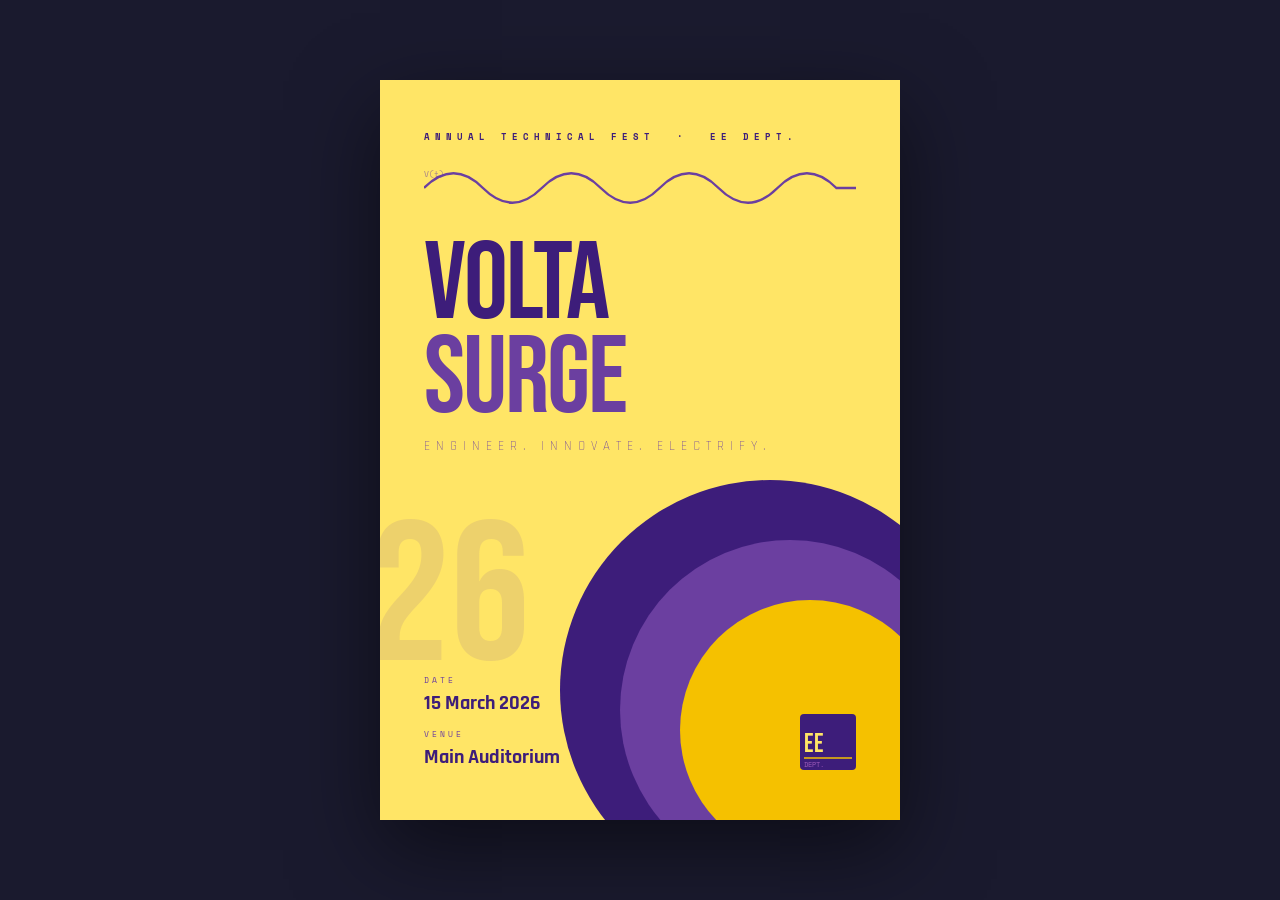
==== index.html @ 0357fa0d "renamed:    techfest_poster.html -> index.html" ====
<!DOCTYPE html>
<html lang="en">
<head>
<meta charset="UTF-8">
<meta name="viewport" content="width=device-width, initial-scale=1.0">
<title>TechFest Poster - Electrical Engineering</title>
<link href="https://fonts.googleapis.com/css2?family=Bebas+Neue&family=Space+Mono:ital,wght@0,400;0,700;1,400&family=Rajdhani:wght@300;600;700&display=swap" rel="stylesheet">
<style>
  * { margin: 0; padding: 0; box-sizing: border-box; }

  :root {
    --gold-light: #FFE566;
    --gold: #F5C100;
    --gold-dark: #E0A800;
    --purple-light: #9B59B6;
    --purple: #6B3FA0;
    --purple-dark: #3D1D7A;
    --white: #FFFDF0;
  }

  body {
    background: #1a1a2e;
    display: flex;
    justify-content: center;
    align-items: center;
    min-height: 100vh;
    padding: 40px 20px;
    font-family: 'Space Mono', monospace;
  }

  .poster-wrap {
    display: flex;
    gap: 40px;
    flex-wrap: wrap;
    justify-content: center;
  }

  /* ====== POSTER 2 ====== */
  .poster-2 {
    width: 520px;
    height: 740px;
    background: var(--gold-light);
    position: relative;
    overflow: hidden;
    display: flex;
    flex-direction: column;
    padding: 50px 44px;
    box-shadow: 0 30px 80px rgba(0,0,0,0.5);
  }

  .p2-bg-circle {
    position: absolute;
    bottom: -80px;
    right: -80px;
    width: 420px;
    height: 420px;
    border-radius: 50%;
    background: var(--purple-dark);
    z-index: 0;
  }

  .p2-bg-circle-2 {
    position: absolute;
    bottom: -60px;
    right: -60px;
    width: 340px;
    height: 340px;
    border-radius: 50%;
    background: var(--purple);
    z-index: 0;
  }

  .p2-bg-circle-3 {
    position: absolute;
    bottom: -40px;
    right: -40px;
    width: 260px;
    height: 260px;
    border-radius: 50%;
    background: var(--gold);
    z-index: 0;
  }

  .p2-content { position: relative; z-index: 2; height: 100%; display: flex; flex-direction: column; justify-content: space-between; }

  .p2-tag {
    font-size: 9px;
    letter-spacing: 5px;
    color: var(--purple-dark);
    text-transform: uppercase;
    font-weight: 700;
  }

  .p2-wave {
    width: 100%;
    margin: 20px 0;
  }

  .p2-title {
    font-family: 'Bebas Neue', sans-serif;
    font-size: 110px;
    line-height: 0.85;
    color: var(--purple-dark);
    letter-spacing: -2px;
  }

  .p2-title span {
    color: var(--purple);
    display: block;
  }

  .p2-year {
    font-family: 'Bebas Neue', sans-serif;
    font-size: 200px;
    color: rgba(107,63,160,0.12);
    line-height: 1;
    position: absolute;
    bottom: 120px;
    left: -10px;
    z-index: 1;
  }

  .p2-tagline {
    font-family: 'Rajdhani', sans-serif;
    font-weight: 300;
    font-size: 13px;
    letter-spacing: 6px;
    color: var(--purple);
    text-transform: uppercase;
    margin-top: 12px;
  }

  .p2-bottom {
    display: flex;
    justify-content: space-between;
    align-items: flex-end;
  }

  .p2-details .d-label {
    font-size: 8px;
    letter-spacing: 3px;
    color: var(--purple);
    text-transform: uppercase;
    margin-bottom: 4px;
  }

  .p2-details .d-val {
    font-family: 'Rajdhani', sans-serif;
    font-weight: 700;
    font-size: 20px;
    color: var(--purple-dark);
  }

  .p2-logo-mark {
    width: 56px;
    height: 56px;
  }

  /* Animations */
  @keyframes dash {
    to { stroke-dashoffset: 0; }
  }

  .circuit-path {
    stroke-dasharray: 600;
    stroke-dashoffset: 600;
    animation: dash 3s ease forwards;
  }

  .circuit-path-2 {
    stroke-dasharray: 400;
    stroke-dashoffset: 400;
    animation: dash 3s ease 0.5s forwards;
  }

  @keyframes glow-pulse {
    0%, 100% { opacity: 1; r: 4; }
    50% { opacity: 0.4; r: 6; }
  }

  .node { animation: glow-pulse 2s ease-in-out infinite; }
  .node-2 { animation: glow-pulse 2s ease-in-out 0.5s infinite; }
  .node-3 { animation: glow-pulse 2s ease-in-out 1s infinite; }

  @keyframes wave-draw {
    from { stroke-dashoffset: 1000; }
    to { stroke-dashoffset: 0; }
  }

  .wave-path {
    stroke-dasharray: 1000;
    stroke-dashoffset: 1000;
    animation: wave-draw 2.5s ease forwards 0.3s;
  }

  @keyframes fadeUp {
    from { opacity: 0; transform: translateY(20px); }
    to { opacity: 1; transform: translateY(0); }
  }

  .poster-1 .p1-top, .poster-1 .p1-bottom {
    animation: fadeUp 1s ease forwards;
  }

  .poster-2 .p2-content {
    animation: fadeUp 1s ease 0.2s forwards;
    opacity: 0;
  }

</style>
</head>
<body>
<div class="poster-wrap">
  <div class="poster-2">
    <div class="p2-bg-circle"></div>
    <div class="p2-bg-circle-2"></div>
    <div class="p2-bg-circle-3"></div>

    <div class="p2-year">26</div>

    <div class="p2-content">
      <div>
        <div class="p2-tag">Annual Technical Fest &nbsp;·&nbsp; EE Dept.</div>

        <!-- Sine Wave -->
        <div class="p2-wave">
          <svg width="100%" height="50" viewBox="0 0 440 50">
            <path class="wave-path"
              d="M0 25 C20 5, 40 5, 60 25 C80 45, 100 45, 120 25 C140 5, 160 5, 180 25 C200 45, 220 45, 240 25 C260 5, 280 5, 300 25 C320 45, 340 45, 360 25 C380 5, 400 5, 420 25 L440 25"
              stroke="#6B3FA0" stroke-width="2.5" fill="none"/>
            <text x="0" y="14" fill="#6B3FA0" font-size="8" font-family="Space Mono" opacity="0.6">V(t)</text>
          </svg>
        </div>

        <div class="p2-title">VOLTA<span>SURGE</span></div>
        <div class="p2-tagline">Engineer. Innovate. Electrify.</div>
      </div>

      <div class="p2-bottom">
        <div>
          <div class="p2-details">
            <div class="d-label">Date</div>
            <div class="d-val">15 March 2026</div>
          </div>
          <div style="margin-top:12px">
            <div class="p2-details">
              <div class="d-label">Venue</div>
              <div class="d-val">Main Auditorium</div>
            </div>
          </div>
        </div>

        <!-- EE Logo mark -->
        <svg class="p2-logo-mark" viewBox="0 0 56 56" fill="none">
          <rect width="56" height="56" rx="4" fill="#3D1D7A"/>
          <text x="4" y="38" fill="#FFE566" font-size="26" font-family="Bebas Neue, sans-serif" letter-spacing="1">EE</text>
          <line x1="4" y1="44" x2="52" y2="44" stroke="#F5C100" stroke-width="1.5"/>
          <text x="4" y="53" fill="#9B59B6" font-size="7" font-family="Space Mono">DEPT.</text>
        </svg>
      </div>
    </div>
  </div>

</div>
</body>
</html>
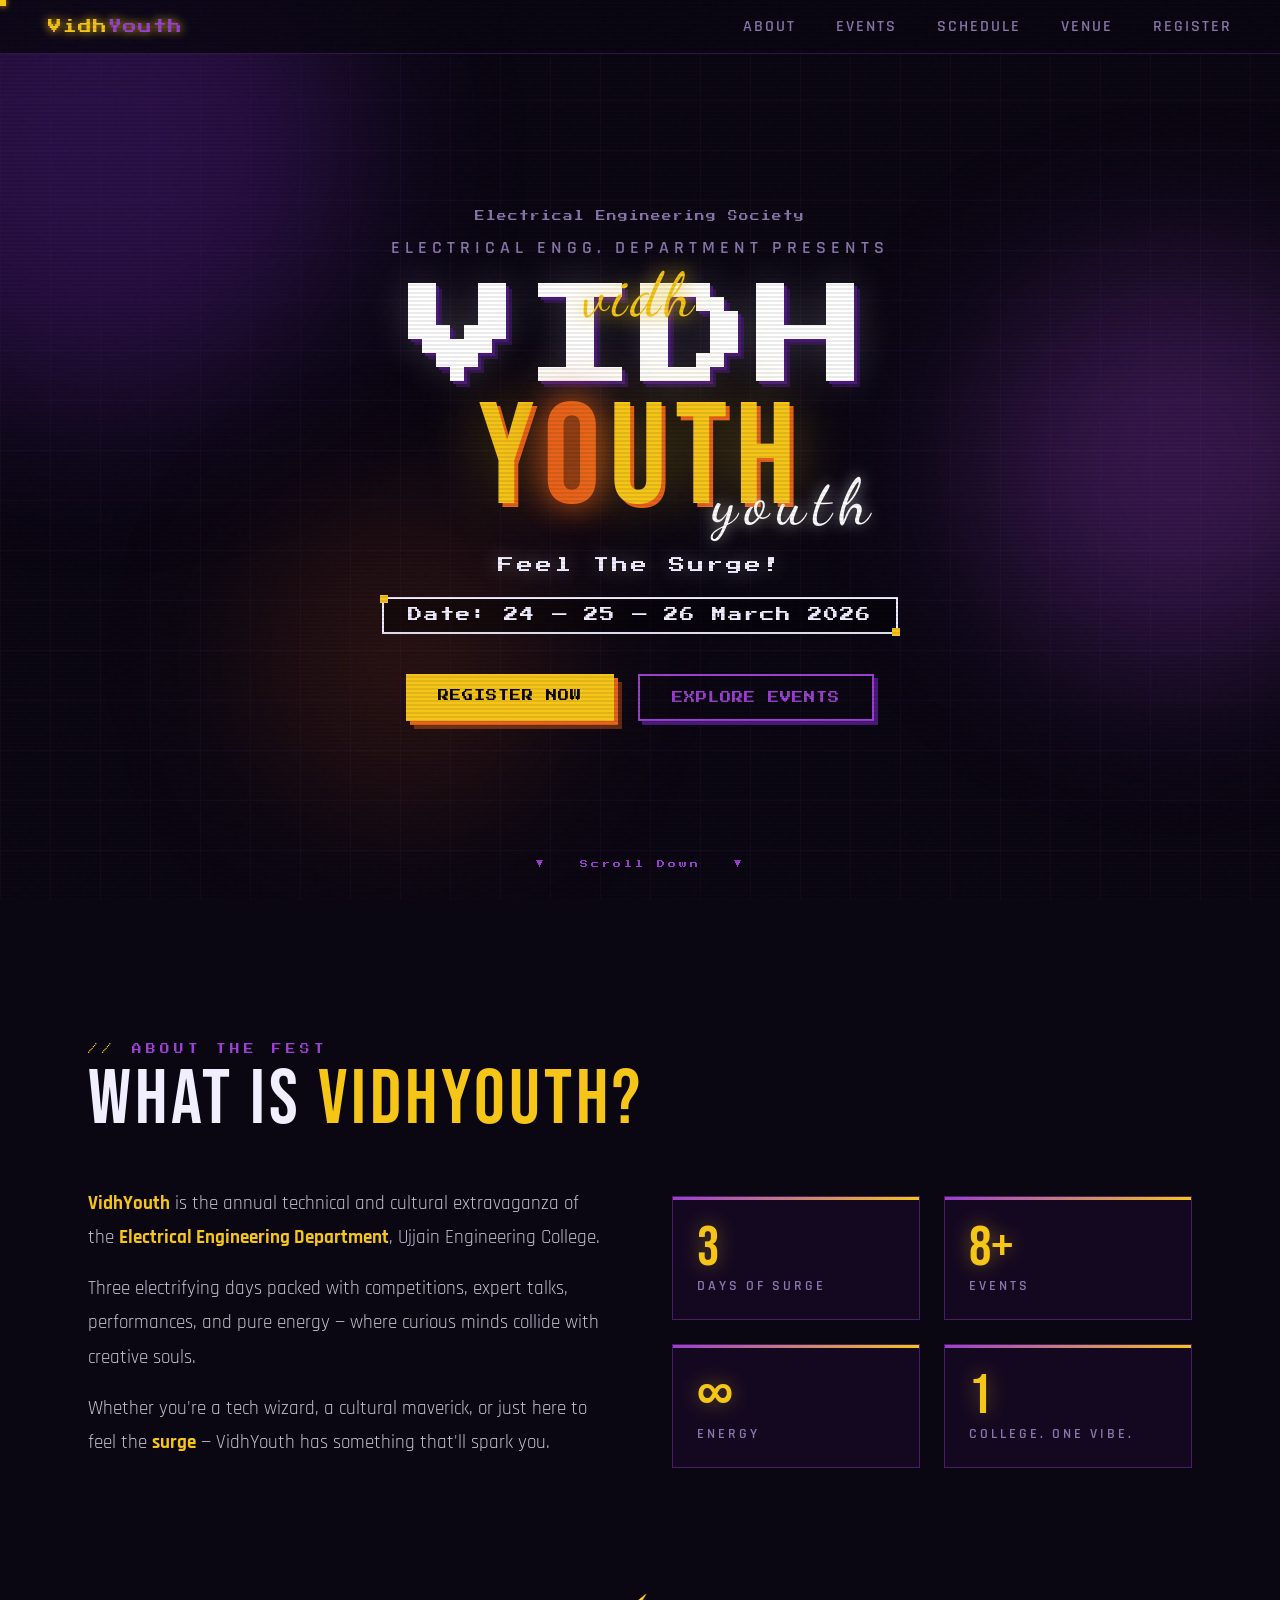
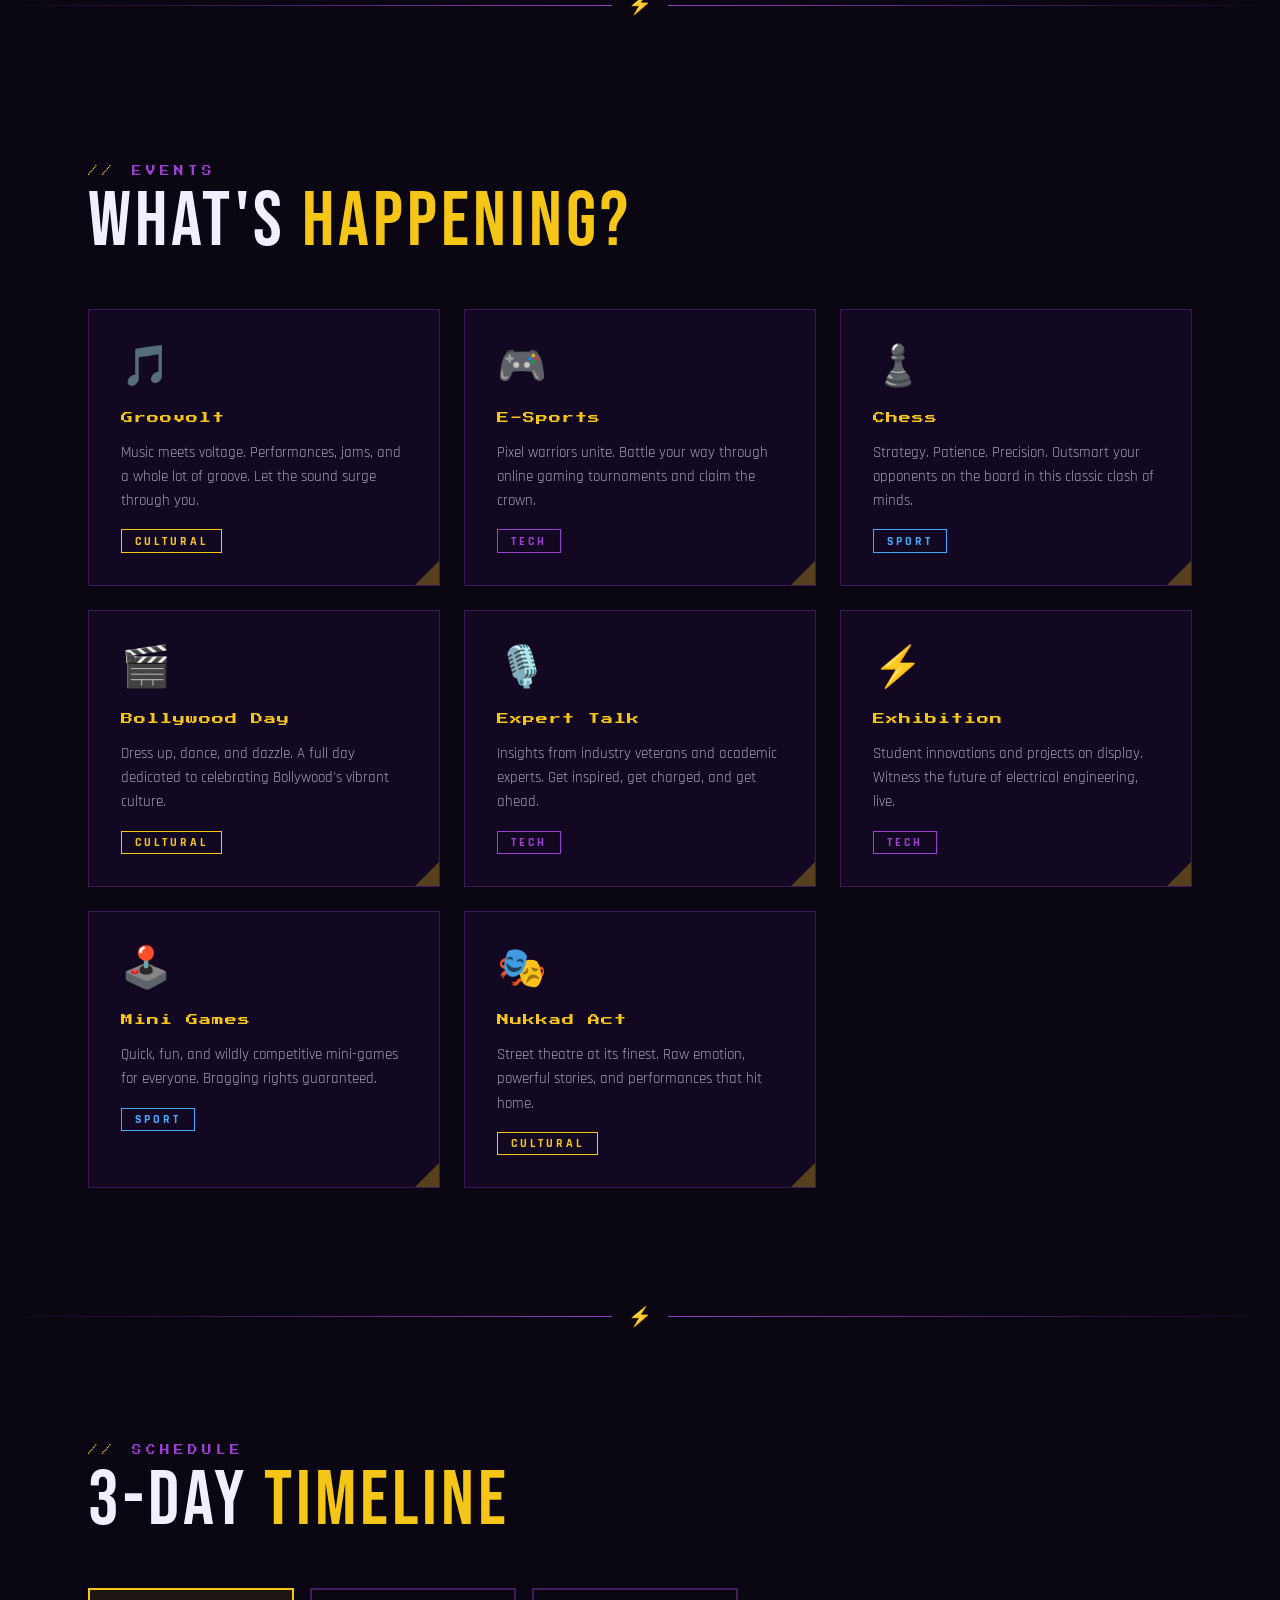
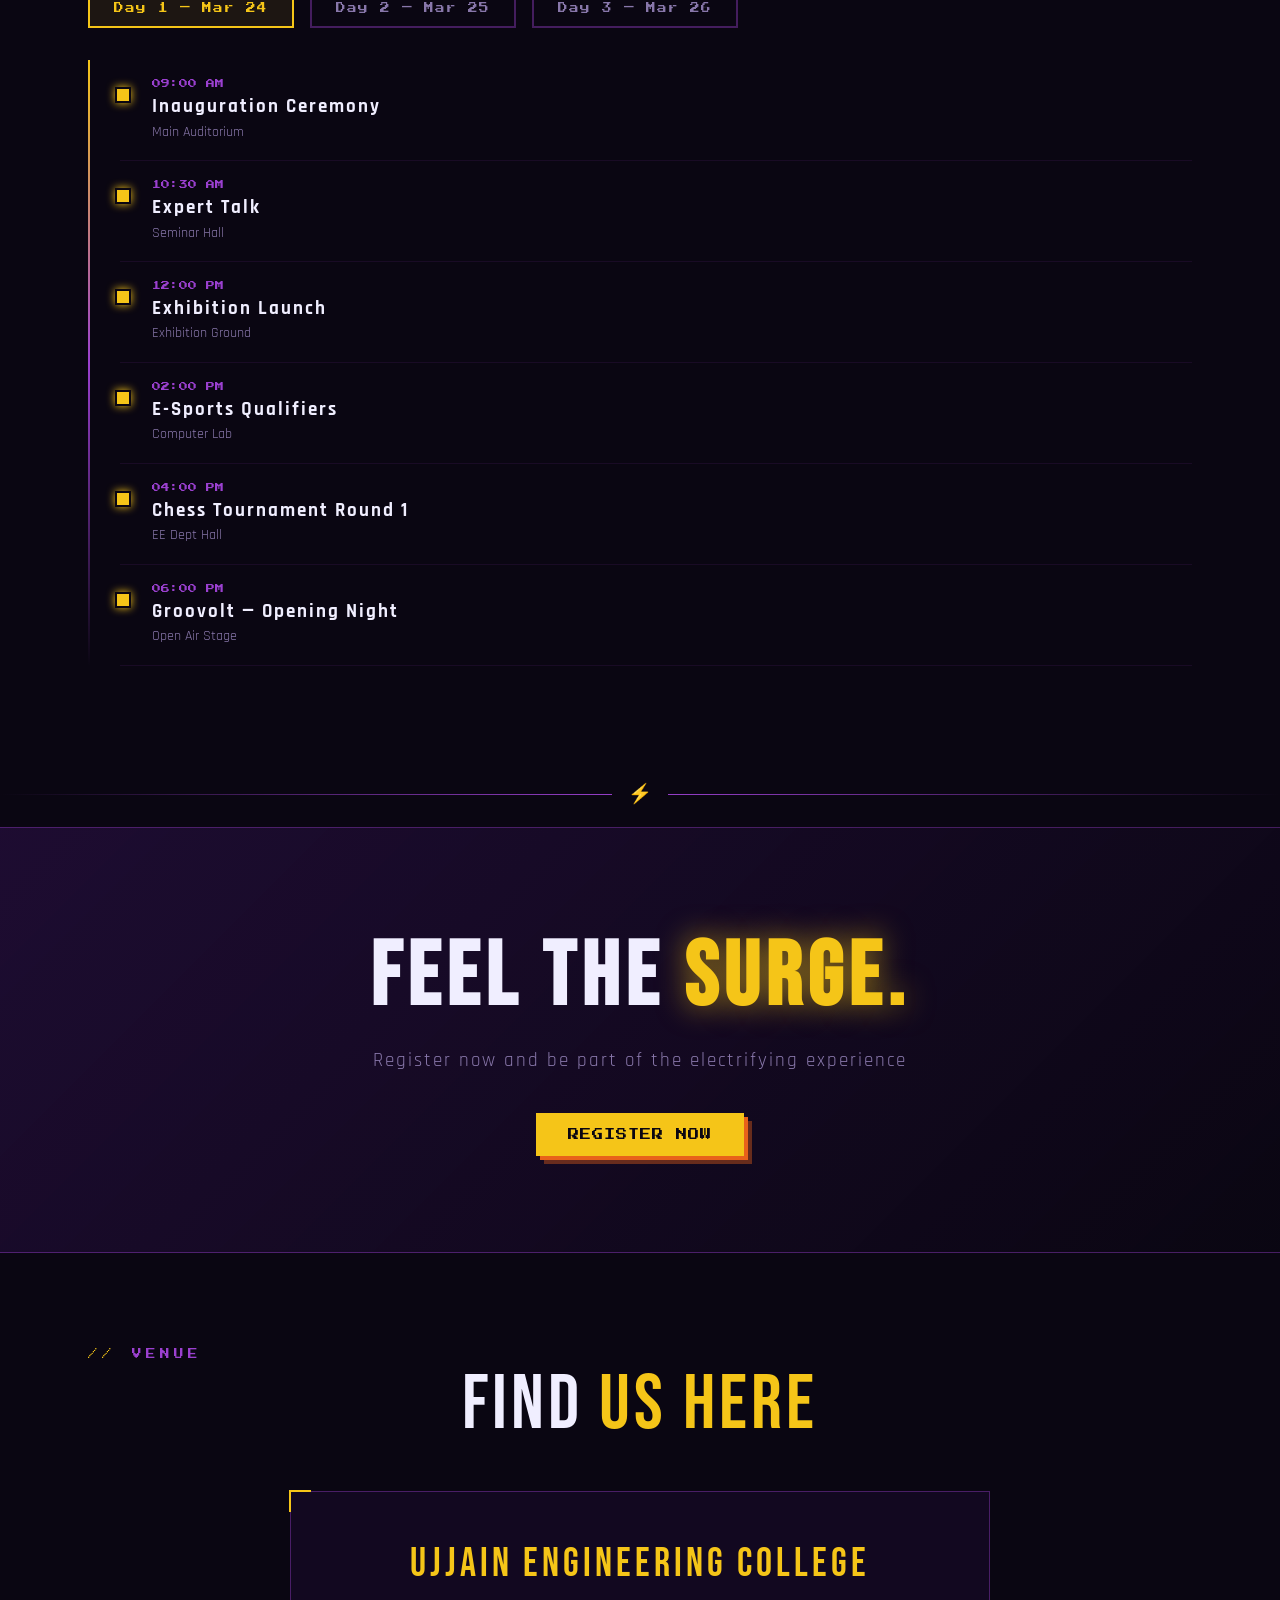
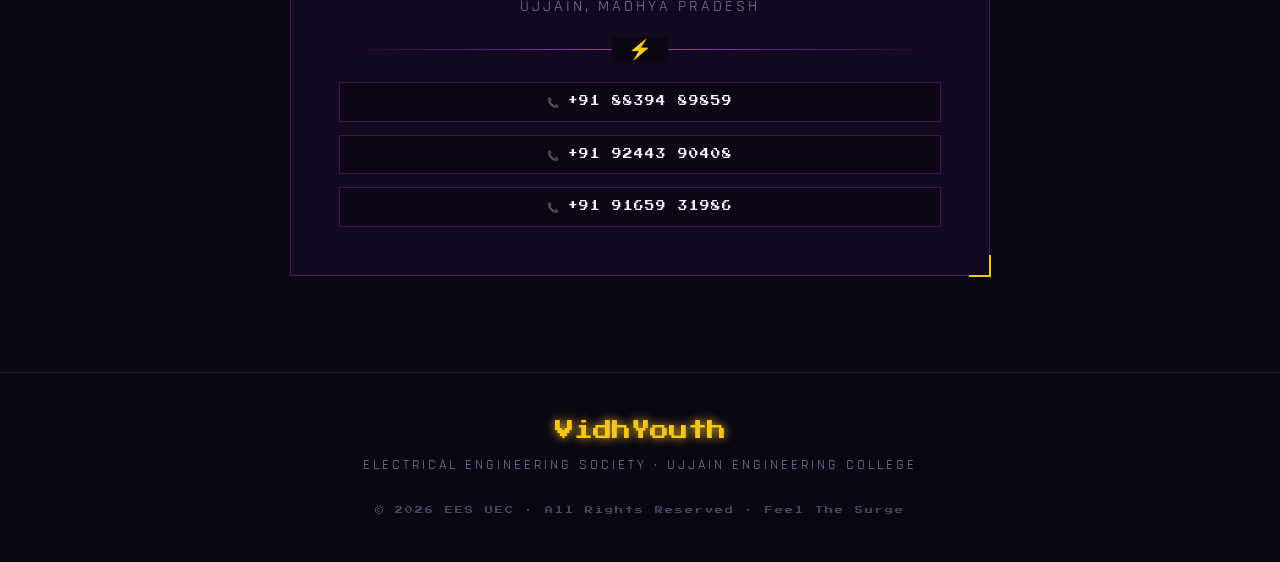
==== commit 7cec6f80: "alpha" ====
--- a/index.html
+++ b/index.html
@@ -3,264 +3,313 @@
 <head>
 <meta charset="UTF-8">
 <meta name="viewport" content="width=device-width, initial-scale=1.0">
-<title>TechFest Poster - Electrical Engineering</title>
-<link href="https://fonts.googleapis.com/css2?family=Bebas+Neue&family=Space+Mono:ital,wght@0,400;0,700;1,400&family=Rajdhani:wght@300;600;700&display=swap" rel="stylesheet">
-<style>
-  * { margin: 0; padding: 0; box-sizing: border-box; }
-
-  :root {
-    --gold-light: #FFE566;
-    --gold: #F5C100;
-    --gold-dark: #E0A800;
-    --purple-light: #9B59B6;
-    --purple: #6B3FA0;
-    --purple-dark: #3D1D7A;
-    --white: #FFFDF0;
-  }
-
-  body {
-    background: #1a1a2e;
-    display: flex;
-    justify-content: center;
-    align-items: center;
-    min-height: 100vh;
-    padding: 40px 20px;
-    font-family: 'Space Mono', monospace;
-  }
-
-  .poster-wrap {
-    display: flex;
-    gap: 40px;
-    flex-wrap: wrap;
-    justify-content: center;
-  }
-
-  /* ====== POSTER 2 ====== */
-  .poster-2 {
-    width: 520px;
-    height: 740px;
-    background: var(--gold-light);
-    position: relative;
-    overflow: hidden;
-    display: flex;
-    flex-direction: column;
-    padding: 50px 44px;
-    box-shadow: 0 30px 80px rgba(0,0,0,0.5);
-  }
-
-  .p2-bg-circle {
-    position: absolute;
-    bottom: -80px;
-    right: -80px;
-    width: 420px;
-    height: 420px;
-    border-radius: 50%;
-    background: var(--purple-dark);
-    z-index: 0;
-  }
-
-  .p2-bg-circle-2 {
-    position: absolute;
-    bottom: -60px;
-    right: -60px;
-    width: 340px;
-    height: 340px;
-    border-radius: 50%;
-    background: var(--purple);
-    z-index: 0;
-  }
-
-  .p2-bg-circle-3 {
-    position: absolute;
-    bottom: -40px;
-    right: -40px;
-    width: 260px;
-    height: 260px;
-    border-radius: 50%;
-    background: var(--gold);
-    z-index: 0;
-  }
-
-  .p2-content { position: relative; z-index: 2; height: 100%; display: flex; flex-direction: column; justify-content: space-between; }
-
-  .p2-tag {
-    font-size: 9px;
-    letter-spacing: 5px;
-    color: var(--purple-dark);
-    text-transform: uppercase;
-    font-weight: 700;
-  }
-
-  .p2-wave {
-    width: 100%;
-    margin: 20px 0;
-  }
-
-  .p2-title {
-    font-family: 'Bebas Neue', sans-serif;
-    font-size: 110px;
-    line-height: 0.85;
-    color: var(--purple-dark);
-    letter-spacing: -2px;
-  }
-
-  .p2-title span {
-    color: var(--purple);
-    display: block;
-  }
-
-  .p2-year {
-    font-family: 'Bebas Neue', sans-serif;
-    font-size: 200px;
-    color: rgba(107,63,160,0.12);
-    line-height: 1;
-    position: absolute;
-    bottom: 120px;
-    left: -10px;
-    z-index: 1;
-  }
-
-  .p2-tagline {
-    font-family: 'Rajdhani', sans-serif;
-    font-weight: 300;
-    font-size: 13px;
-    letter-spacing: 6px;
-    color: var(--purple);
-    text-transform: uppercase;
-    margin-top: 12px;
-  }
-
-  .p2-bottom {
-    display: flex;
-    justify-content: space-between;
-    align-items: flex-end;
-  }
-
-  .p2-details .d-label {
-    font-size: 8px;
-    letter-spacing: 3px;
-    color: var(--purple);
-    text-transform: uppercase;
-    margin-bottom: 4px;
-  }
-
-  .p2-details .d-val {
-    font-family: 'Rajdhani', sans-serif;
-    font-weight: 700;
-    font-size: 20px;
-    color: var(--purple-dark);
-  }
-
-  .p2-logo-mark {
-    width: 56px;
-    height: 56px;
-  }
-
-  /* Animations */
-  @keyframes dash {
-    to { stroke-dashoffset: 0; }
-  }
-
-  .circuit-path {
-    stroke-dasharray: 600;
-    stroke-dashoffset: 600;
-    animation: dash 3s ease forwards;
-  }
-
-  .circuit-path-2 {
-    stroke-dasharray: 400;
-    stroke-dashoffset: 400;
-    animation: dash 3s ease 0.5s forwards;
-  }
-
-  @keyframes glow-pulse {
-    0%, 100% { opacity: 1; r: 4; }
-    50% { opacity: 0.4; r: 6; }
-  }
-
-  .node { animation: glow-pulse 2s ease-in-out infinite; }
-  .node-2 { animation: glow-pulse 2s ease-in-out 0.5s infinite; }
-  .node-3 { animation: glow-pulse 2s ease-in-out 1s infinite; }
-
-  @keyframes wave-draw {
-    from { stroke-dashoffset: 1000; }
-    to { stroke-dashoffset: 0; }
-  }
-
-  .wave-path {
-    stroke-dasharray: 1000;
-    stroke-dashoffset: 1000;
-    animation: wave-draw 2.5s ease forwards 0.3s;
-  }
-
-  @keyframes fadeUp {
-    from { opacity: 0; transform: translateY(20px); }
-    to { opacity: 1; transform: translateY(0); }
-  }
-
-  .poster-1 .p1-top, .poster-1 .p1-bottom {
-    animation: fadeUp 1s ease forwards;
-  }
-
-  .poster-2 .p2-content {
-    animation: fadeUp 1s ease 0.2s forwards;
-    opacity: 0;
-  }
-
-</style>
+<title>VidhYouth 2026 — Feel The Surge!</title>
+<link href="https://fonts.googleapis.com/css2?family=Press+Start+2P&family=Rajdhani:wght@400;600;700&family=Bebas+Neue&family=Dancing+Script:wght@700&display=swap" rel="stylesheet">
+<link rel="stylesheet" href="style.css">
 </head>
 <body>
-<div class="poster-wrap">
-  <div class="poster-2">
-    <div class="p2-bg-circle"></div>
-    <div class="p2-bg-circle-2"></div>
-    <div class="p2-bg-circle-3"></div>
-
-    <div class="p2-year">26</div>
-
-    <div class="p2-content">
-      <div>
-        <div class="p2-tag">Annual Technical Fest &nbsp;·&nbsp; EE Dept.</div>
-
-        <!-- Sine Wave -->
-        <div class="p2-wave">
-          <svg width="100%" height="50" viewBox="0 0 440 50">
-            <path class="wave-path"
-              d="M0 25 C20 5, 40 5, 60 25 C80 45, 100 45, 120 25 C140 5, 160 5, 180 25 C200 45, 220 45, 240 25 C260 5, 280 5, 300 25 C320 45, 340 45, 360 25 C380 5, 400 5, 420 25 L440 25"
-              stroke="#6B3FA0" stroke-width="2.5" fill="none"/>
-            <text x="0" y="14" fill="#6B3FA0" font-size="8" font-family="Space Mono" opacity="0.6">V(t)</text>
-          </svg>
+
+<!-- Cursor dot -->
+<div class="cursor-dot" id="cursorDot"></div>
+
+<!-- NAV -->
+<nav>
+  <div class="nav-logo">Vidh<span>Youth</span></div>
+  <ul>
+    <li><a href="#about">About</a></li>
+    <li><a href="#events">Events</a></li>
+    <li><a href="#schedule">Schedule</a></li>
+    <li><a href="#venue">Venue</a></li>
+    <li><a href="#register">Register</a></li>
+  </ul>
+</nav>
+
+<!-- HERO -->
+<div id="hero">
+  <div class="grid-bg"></div>
+  <div class="orb orb1"></div>
+  <div class="orb orb2"></div>
+  <div class="orb orb3"></div>
+
+  <div class="lightning-bg">
+    <div class="bolt">
+      <svg width="40" height="80" viewBox="0 0 40 80" fill="none">
+        <polygon points="22,0 8,45 20,45 18,80 32,35 19,35" fill="#ffd700"/>
+      </svg>
+    </div>
+    <div class="bolt">
+      <svg width="30" height="60" viewBox="0 0 30 60" fill="none">
+        <polygon points="16,0 6,34 15,34 14,60 24,26 14,26" fill="#ffd700"/>
+      </svg>
+    </div>
+    <div class="bolt">
+      <svg width="25" height="50" viewBox="0 0 25 50" fill="none">
+        <polygon points="13,0 5,28 12,28 11,50 20,22 12,22" fill="#ffd700"/>
+      </svg>
+    </div>
+  </div>
+
+  <div class="ees-badge">Electrical Engineering Society</div>
+  <div class="dept-tag">Electrical Engg. Department Presents</div>
+
+  <div class="hero-title">
+    <span class="title-vidh">
+      <span class="script-overlay">vidh</span>
+      VIDH
+    </span>
+    <span class="title-youth">
+      Y<span class="glow-o">O</span>UTH
+      <span class="script-under">youth</span>
+    </span>
+  </div>
+
+  <div class="tagline">Feel The Surge!</div>
+
+  <div class="date-box">Date: 24 — 25 — 26 March 2026</div>
+
+  <div class="cta-group">
+    <a href="#register" class="btn btn-primary">Register Now</a>
+    <a href="#events" class="btn btn-secondary">Explore Events</a>
+  </div>
+
+  <div class="scroll-hint">▼ &nbsp; Scroll Down &nbsp; ▼</div>
+</div>
+
+<!-- ABOUT -->
+<div class="section-wrap" id="about">
+  <section>
+    <div class="section-label">About The Fest</div>
+    <div class="section-title">What Is <span>VidhYouth?</span></div>
+    <div class="about-grid reveal">
+      <div class="about-text">
+        <p>
+          <strong>VidhYouth</strong> is the annual technical and cultural extravaganza of the <strong>Electrical Engineering Department</strong>, Ujjain Engineering College.
+        </p>
+        <p>
+          Three electrifying days packed with competitions, expert talks, performances, and pure energy — where curious minds collide with creative souls.
+        </p>
+        <p>
+          Whether you're a tech wizard, a cultural maverick, or just here to feel the <strong>surge</strong> — VidhYouth has something that'll spark you.
+        </p>
+      </div>
+      <div class="stats-grid">
+        <div class="stat-box">
+          <div class="stat-num">3</div>
+          <div class="stat-label">Days of Surge</div>
         </div>
-
-        <div class="p2-title">VOLTA<span>SURGE</span></div>
-        <div class="p2-tagline">Engineer. Innovate. Electrify.</div>
-      </div>
-
-      <div class="p2-bottom">
-        <div>
-          <div class="p2-details">
-            <div class="d-label">Date</div>
-            <div class="d-val">15 March 2026</div>
-          </div>
-          <div style="margin-top:12px">
-            <div class="p2-details">
-              <div class="d-label">Venue</div>
-              <div class="d-val">Main Auditorium</div>
-            </div>
-          </div>
+        <div class="stat-box">
+          <div class="stat-num">8+</div>
+          <div class="stat-label">Events</div>
         </div>
-
-        <!-- EE Logo mark -->
-        <svg class="p2-logo-mark" viewBox="0 0 56 56" fill="none">
-          <rect width="56" height="56" rx="4" fill="#3D1D7A"/>
-          <text x="4" y="38" fill="#FFE566" font-size="26" font-family="Bebas Neue, sans-serif" letter-spacing="1">EE</text>
-          <line x1="4" y1="44" x2="52" y2="44" stroke="#F5C100" stroke-width="1.5"/>
-          <text x="4" y="53" fill="#9B59B6" font-size="7" font-family="Space Mono">DEPT.</text>
-        </svg>
-      </div>
-    </div>
+        <div class="stat-box">
+          <div class="stat-num">∞</div>
+          <div class="stat-label">Energy</div>
+        </div>
+        <div class="stat-box">
+          <div class="stat-num">1</div>
+          <div class="stat-label">College. One Vibe.</div>
+        </div>
+      </div>
+    </div>
+  </section>
+  <div class="divider"></div>
+</div>
+
+<!-- EVENTS -->
+<div class="section-wrap" id="events">
+  <section>
+    <div class="section-label">Events</div>
+    <div class="section-title">What's <span>Happening?</span></div>
+    <div class="events-grid">
+
+      <div class="event-card reveal">
+        <span class="event-icon">🎵</span>
+        <div class="event-name">Groovolt</div>
+        <div class="event-desc">Music meets voltage. Performances, jams, and a whole lot of groove. Let the sound surge through you.</div>
+        <span class="event-tag tag-culture">Cultural</span>
+      </div>
+
+      <div class="event-card reveal">
+        <span class="event-icon">🎮</span>
+        <div class="event-name">E-Sports</div>
+        <div class="event-desc">Pixel warriors unite. Battle your way through online gaming tournaments and claim the crown.</div>
+        <span class="event-tag tag-tech">Tech</span>
+      </div>
+
+      <div class="event-card reveal">
+        <span class="event-icon">♟️</span>
+        <div class="event-name">Chess</div>
+        <div class="event-desc">Strategy. Patience. Precision. Outsmart your opponents on the board in this classic clash of minds.</div>
+        <span class="event-tag tag-sport">Sport</span>
+      </div>
+
+      <div class="event-card reveal">
+        <span class="event-icon">🎬</span>
+        <div class="event-name">Bollywood Day</div>
+        <div class="event-desc">Dress up, dance, and dazzle. A full day dedicated to celebrating Bollywood's vibrant culture.</div>
+        <span class="event-tag tag-culture">Cultural</span>
+      </div>
+
+      <div class="event-card reveal">
+        <span class="event-icon">🎙️</span>
+        <div class="event-name">Expert Talk</div>
+        <div class="event-desc">Insights from industry veterans and academic experts. Get inspired, get charged, and get ahead.</div>
+        <span class="event-tag tag-tech">Tech</span>
+      </div>
+
+      <div class="event-card reveal">
+        <span class="event-icon">⚡</span>
+        <div class="event-name">Exhibition</div>
+        <div class="event-desc">Student innovations and projects on display. Witness the future of electrical engineering, live.</div>
+        <span class="event-tag tag-tech">Tech</span>
+      </div>
+
+      <div class="event-card reveal">
+        <span class="event-icon">🕹️</span>
+        <div class="event-name">Mini Games</div>
+        <div class="event-desc">Quick, fun, and wildly competitive mini-games for everyone. Bragging rights guaranteed.</div>
+        <span class="event-tag tag-sport">Sport</span>
+      </div>
+
+      <div class="event-card reveal">
+        <span class="event-icon">🎭</span>
+        <div class="event-name">Nukkad Act</div>
+        <div class="event-desc">Street theatre at its finest. Raw emotion, powerful stories, and performances that hit home.</div>
+        <span class="event-tag tag-culture">Cultural</span>
+      </div>
+
+    </div>
+  </section>
+  <div class="divider"></div>
+</div>
+
+<!-- SCHEDULE -->
+<div class="section-wrap" id="schedule">
+  <section>
+    <div class="section-label">Schedule</div>
+    <div class="section-title">3-Day <span>Timeline</span></div>
+
+    <div class="schedule-days">
+      <button class="day-tab active" onclick="showDay(0)">Day 1 — Mar 24</button>
+      <button class="day-tab" onclick="showDay(1)">Day 2 — Mar 25</button>
+      <button class="day-tab" onclick="showDay(2)">Day 3 — Mar 26</button>
+    </div>
+
+    <div class="schedule-content active" id="day0">
+      <div class="timeline">
+        <div class="tl-item reveal"><div class="tl-time">09:00 AM</div><div class="tl-name">Inauguration Ceremony</div><div class="tl-loc">Main Auditorium</div></div>
+        <div class="tl-item reveal"><div class="tl-time">10:30 AM</div><div class="tl-name">Expert Talk</div><div class="tl-loc">Seminar Hall</div></div>
+        <div class="tl-item reveal"><div class="tl-time">12:00 PM</div><div class="tl-name">Exhibition Launch</div><div class="tl-loc">Exhibition Ground</div></div>
+        <div class="tl-item reveal"><div class="tl-time">02:00 PM</div><div class="tl-name">E-Sports Qualifiers</div><div class="tl-loc">Computer Lab</div></div>
+        <div class="tl-item reveal"><div class="tl-time">04:00 PM</div><div class="tl-name">Chess Tournament Round 1</div><div class="tl-loc">EE Dept Hall</div></div>
+        <div class="tl-item reveal"><div class="tl-time">06:00 PM</div><div class="tl-name">Groovolt — Opening Night</div><div class="tl-loc">Open Air Stage</div></div>
+      </div>
+    </div>
+
+    <div class="schedule-content" id="day1">
+      <div class="timeline">
+        <div class="tl-item reveal"><div class="tl-time">10:00 AM</div><div class="tl-name">Bollywood Day Begins</div><div class="tl-loc">Campus-wide</div></div>
+        <div class="tl-item reveal"><div class="tl-time">11:00 AM</div><div class="tl-name">Mini Games Marathon</div><div class="tl-loc">Sports Ground</div></div>
+        <div class="tl-item reveal"><div class="tl-time">01:00 PM</div><div class="tl-name">E-Sports Finals</div><div class="tl-loc">Computer Lab</div></div>
+        <div class="tl-item reveal"><div class="tl-time">03:00 PM</div><div class="tl-name">Chess Semi-Finals</div><div class="tl-loc">EE Dept Hall</div></div>
+        <div class="tl-item reveal"><div class="tl-time">05:00 PM</div><div class="tl-name">Nukkad Act Performances</div><div class="tl-loc">Central Square</div></div>
+        <div class="tl-item reveal"><div class="tl-time">07:00 PM</div><div class="tl-name">Bollywood Night</div><div class="tl-loc">Open Air Stage</div></div>
+      </div>
+    </div>
+
+    <div class="schedule-content" id="day2">
+      <div class="timeline">
+        <div class="tl-item reveal"><div class="tl-time">10:00 AM</div><div class="tl-name">Chess Grand Finale</div><div class="tl-loc">EE Dept Hall</div></div>
+        <div class="tl-item reveal"><div class="tl-time">11:00 AM</div><div class="tl-name">Exhibition Finale & Judging</div><div class="tl-loc">Exhibition Ground</div></div>
+        <div class="tl-item reveal"><div class="tl-time">01:00 PM</div><div class="tl-name">Mini Games Finals</div><div class="tl-loc">Sports Ground</div></div>
+        <div class="tl-item reveal"><div class="tl-time">03:30 PM</div><div class="tl-name">Prize Distribution</div><div class="tl-loc">Main Auditorium</div></div>
+        <div class="tl-item reveal"><div class="tl-time">05:00 PM</div><div class="tl-name">Groovolt — Closing Night</div><div class="tl-loc">Open Air Stage</div></div>
+        <div class="tl-item reveal"><div class="tl-time">07:30 PM</div><div class="tl-name">Valedictory Ceremony</div><div class="tl-loc">Main Auditorium</div></div>
+      </div>
+    </div>
+  </section>
+  <div class="divider"></div>
+</div>
+
+<!-- REGISTER -->
+<div class="register-section" id="register">
+  <h2>Feel The <span>Surge.</span></h2>
+  <p>Register now and be part of the electrifying experience</p>
+  <div class="cta-group" style="justify-content:center;opacity:1;animation:none;">
+    <a href="mailto:ees@uec.ac.in" class="btn btn-primary">Register Now</a>
   </div>
-
-</div>
+</div>
+
+<!-- VENUE -->
+<div class="section-wrap" id="venue">
+  <section>
+    <div class="section-label">Venue</div>
+    <div class="section-title">Find <span>Us Here</span></div>
+    <div class="venue-box reveal">
+      <div class="venue-name">Ujjain Engineering College</div>
+      <div class="venue-sub">Ujjain, Madhya Pradesh</div>
+      <div class="divider"></div>
+      <div class="contact-grid">
+        <div class="contact-item"><span>📞</span>+91 88394 89859</div>
+        <div class="contact-item"><span>📞</span>+91 92443 90408</div>
+        <div class="contact-item"><span>📞</span>+91 91659 31986</div>
+      </div>
+    </div>
+  </section>
+</div>
+
+<!-- FOOTER -->
+<footer>
+  <div class="footer-logo">VidhYouth</div>
+  <div class="footer-sub">Electrical Engineering Society · Ujjain Engineering College</div>
+  <div class="footer-copy">© 2026 EES UEC · All Rights Reserved · Feel The Surge</div>
+</footer>
+
+<script>
+  // Cursor dot
+  const dot = document.getElementById('cursorDot');
+  document.addEventListener('mousemove', e => {
+    dot.style.left = (e.clientX - 3) + 'px';
+    dot.style.top = (e.clientY - 3) + 'px';
+  });
+
+  // Day tabs
+  function showDay(idx) {
+    document.querySelectorAll('.schedule-content').forEach((el, i) => {
+      el.classList.toggle('active', i === idx);
+    });
+    document.querySelectorAll('.day-tab').forEach((el, i) => {
+      el.classList.toggle('active', i === idx);
+    });
+  }
+
+  // Intersection observer for reveals
+  const observer = new IntersectionObserver((entries) => {
+    entries.forEach((entry, i) => {
+      if (entry.isIntersecting) {
+        setTimeout(() => entry.target.classList.add('visible'), i * 60);
+        observer.unobserve(entry.target);
+      }
+    });
+  }, { threshold: 0.1 });
+
+  document.querySelectorAll('.reveal').forEach(el => observer.observe(el));
+
+  // Floating lightning bolts
+  function spawnBolt() {
+    const bolt = document.createElement('div');
+    bolt.className = 'float-bolt';
+    bolt.textContent = '⚡';
+    bolt.style.left = Math.random() * 100 + 'vw';
+    bolt.style.bottom = '0';
+    bolt.style.animationDuration = (3 + Math.random() * 3) + 's';
+    bolt.style.animationDelay = '0s';
+    bolt.style.fontSize = (1 + Math.random()) + 'rem';
+    document.body.appendChild(bolt);
+    setTimeout(() => bolt.remove(), 6000);
+  }
+
+  setInterval(spawnBolt, 2000);
+</script>
 </body>
-</html>
+</html>
--- a/style.css
+++ b/style.css
@@ -0,0 +1,1110 @@
+:root {
+    --bg: #0a0612;
+    --deep: #0d0818;
+    --purple-dark: #1a0a2e;
+    --purple: #4a1a7a;
+    --purple-mid: #6b2fa0;
+    --purple-bright: #9b40d0;
+    --yellow: #f5c518;
+    --yellow-bright: #ffd700;
+    --orange: #e8621a;
+    --white: #f0eeff;
+    --gray: #8877aa;
+}
+
+* {
+    margin: 0;
+    padding: 0;
+    box-sizing: border-box;
+}
+
+html {
+    scroll-behavior: smooth;
+}
+
+body {
+    background: var(--bg);
+    color: var(--white);
+    font-family: 'Rajdhani', sans-serif;
+    overflow-x: hidden;
+    cursor: crosshair;
+}
+
+/* ===== NOISE OVERLAY ===== */
+body::before {
+    content: '';
+    position: fixed;
+    inset: 0;
+    background-image: url("data:image/svg+xml,%3Csvg viewBox='0 0 200 200' xmlns='http://www.w3.org/2000/svg'%3E%3Cfilter id='n'%3E%3CfeTurbulence type='fractalNoise' baseFrequency='0.9' numOctaves='4' stitchTiles='stitch'/%3E%3C/filter%3E%3Crect width='100%25' height='100%25' filter='url(%23n)' opacity='0.04'/%3E%3C/svg%3E");
+    pointer-events: none;
+    z-index: 999;
+    opacity: 0.4;
+}
+
+/* ===== SCANLINES ===== */
+body::after {
+    content: '';
+    position: fixed;
+    inset: 0;
+    background: repeating-linear-gradient(0deg,
+            transparent,
+            transparent 2px,
+            rgba(0, 0, 0, 0.08) 2px,
+            rgba(0, 0, 0, 0.08) 4px);
+    pointer-events: none;
+    z-index: 998;
+}
+
+/* ===== NAVBAR ===== */
+nav {
+    position: fixed;
+    top: 0;
+    left: 0;
+    right: 0;
+    z-index: 100;
+    display: flex;
+    justify-content: space-between;
+    align-items: center;
+    padding: 1rem 3rem;
+    background: rgba(10, 6, 18, 0.85);
+    backdrop-filter: blur(10px);
+    border-bottom: 1px solid rgba(155, 64, 208, 0.3);
+}
+
+.nav-logo {
+    font-family: 'Press Start 2P', monospace;
+    font-size: 0.85rem;
+    color: var(--yellow);
+    text-shadow: 0 0 10px var(--yellow);
+    letter-spacing: 1px;
+}
+
+.nav-logo span {
+    color: var(--purple-bright);
+}
+
+nav ul {
+    list-style: none;
+    display: flex;
+    gap: 2.5rem;
+}
+
+nav ul a {
+    color: var(--gray);
+    text-decoration: none;
+    font-family: 'Rajdhani', sans-serif;
+    font-weight: 600;
+    font-size: 1rem;
+    letter-spacing: 2px;
+    text-transform: uppercase;
+    transition: color 0.2s, text-shadow 0.2s;
+    position: relative;
+}
+
+nav ul a::after {
+    content: '';
+    position: absolute;
+    bottom: -4px;
+    left: 0;
+    right: 0;
+    height: 2px;
+    background: var(--yellow);
+    transform: scaleX(0);
+    transition: transform 0.3s;
+    box-shadow: 0 0 8px var(--yellow);
+}
+
+nav ul a:hover {
+    color: var(--yellow);
+    text-shadow: 0 0 12px var(--yellow);
+}
+
+nav ul a:hover::after {
+    transform: scaleX(1);
+}
+
+/* ===== HERO ===== */
+#hero {
+    min-height: 100vh;
+    display: flex;
+    flex-direction: column;
+    align-items: center;
+    justify-content: center;
+    position: relative;
+    overflow: hidden;
+    padding: 6rem 2rem 4rem;
+}
+
+/* Animated background orbs */
+.orb {
+    position: absolute;
+    border-radius: 50%;
+    filter: blur(80px);
+    animation: floatOrb 8s ease-in-out infinite;
+    pointer-events: none;
+}
+
+.orb1 {
+    width: 500px;
+    height: 500px;
+    background: rgba(74, 26, 122, 0.5);
+    top: -100px;
+    left: -150px;
+    animation-delay: 0s;
+}
+
+.orb2 {
+    width: 400px;
+    height: 400px;
+    background: rgba(155, 64, 208, 0.3);
+    top: 30%;
+    right: -100px;
+    animation-delay: 3s;
+}
+
+.orb3 {
+    width: 300px;
+    height: 300px;
+    background: rgba(232, 98, 26, 0.15);
+    bottom: 10%;
+    left: 20%;
+    animation-delay: 5s;
+}
+
+@keyframes floatOrb {
+
+    0%,
+    100% {
+        transform: translateY(0) scale(1);
+    }
+
+    50% {
+        transform: translateY(-30px) scale(1.05);
+    }
+}
+
+/* Lightning bolts background */
+.lightning-bg {
+    position: absolute;
+    inset: 0;
+    pointer-events: none;
+    overflow: hidden;
+}
+
+.bolt {
+    position: absolute;
+    opacity: 0;
+    animation: flashBolt 6s infinite;
+}
+
+.bolt svg {
+    filter: drop-shadow(0 0 8px #ffd700);
+}
+
+.bolt:nth-child(1) {
+    top: 15%;
+    right: 8%;
+    animation-delay: 0s;
+}
+
+.bolt:nth-child(2) {
+    top: 40%;
+    right: 15%;
+    animation-delay: 2s;
+}
+
+.bolt:nth-child(3) {
+    bottom: 20%;
+    left: 5%;
+    animation-delay: 4s;
+}
+
+@keyframes flashBolt {
+
+    0%,
+    85%,
+    100% {
+        opacity: 0;
+    }
+
+    87%,
+    89% {
+        opacity: 1;
+    }
+
+    90%,
+    93% {
+        opacity: 0.3;
+    }
+
+    94% {
+        opacity: 1;
+    }
+}
+
+/* Grid lines */
+.grid-bg {
+    position: absolute;
+    inset: 0;
+    background-image:
+        linear-gradient(rgba(155, 64, 208, 0.06) 1px, transparent 1px),
+        linear-gradient(90deg, rgba(155, 64, 208, 0.06) 1px, transparent 1px);
+    background-size: 50px 50px;
+    pointer-events: none;
+}
+
+/* EES Badge */
+.ees-badge {
+    font-family: 'Press Start 2P', monospace;
+    font-size: 0.6rem;
+    color: var(--gray);
+    letter-spacing: 1px;
+    margin-bottom: 1rem;
+    animation: fadeInDown 1s ease forwards;
+    opacity: 0;
+    animation-fill-mode: forwards;
+}
+
+.dept-tag {
+    font-family: 'Rajdhani', sans-serif;
+    font-size: 1.1rem;
+    font-weight: 600;
+    letter-spacing: 5px;
+    color: var(--gray);
+    text-transform: uppercase;
+    margin-bottom: 1.5rem;
+    animation: fadeInDown 1s 0.2s ease forwards;
+    opacity: 0;
+}
+
+/* MAIN TITLE */
+.hero-title {
+    position: relative;
+    text-align: center;
+    margin-bottom: 0.5rem;
+    animation: fadeInUp 1s 0.4s ease forwards;
+    opacity: 0;
+}
+
+.title-vidh {
+    display: block;
+    font-family: 'Press Start 2P', monospace;
+    font-size: clamp(3.5rem, 10vw, 7rem);
+    color: white;
+    text-shadow:
+        3px 3px 0 var(--purple),
+        6px 6px 0 rgba(74, 26, 122, 0.5),
+        0 0 40px rgba(255, 255, 255, 0.2);
+    letter-spacing: 4px;
+    line-height: 1;
+    position: relative;
+}
+
+.title-vidh .script-overlay {
+    position: absolute;
+    top: -0.3em;
+    left: 50%;
+    transform: translateX(-50%);
+    font-family: 'Dancing Script', cursive;
+    font-size: 0.55em;
+    color: var(--yellow);
+    text-shadow: 0 0 20px var(--yellow);
+    white-space: nowrap;
+    pointer-events: none;
+    z-index: 2;
+}
+
+.title-youth {
+    display: block;
+    font-family: 'Bebas Neue', sans-serif;
+    font-size: clamp(4rem, 13vw, 9rem);
+    color: var(--yellow);
+    text-shadow:
+        4px 4px 0 var(--orange),
+        0 0 60px rgba(245, 197, 24, 0.4);
+    letter-spacing: 8px;
+    line-height: 0.9;
+    position: relative;
+}
+
+.title-youth .script-under {
+    position: absolute;
+    bottom: -0.1em;
+    right: -0.1em;
+    font-family: 'Dancing Script', cursive;
+    font-size: 0.45em;
+    color: white;
+    text-shadow: 0 0 15px rgba(255, 255, 255, 0.6);
+    pointer-events: none;
+}
+
+/* The O in YOUTH glows orange */
+.title-youth .glow-o {
+    color: var(--orange);
+    text-shadow: 0 0 30px var(--orange), 0 0 60px rgba(232, 98, 26, 0.5);
+    display: inline-block;
+    animation: pulseO 2s ease-in-out infinite;
+}
+
+@keyframes pulseO {
+
+    0%,
+    100% {
+        text-shadow: 0 0 30px var(--orange), 0 0 60px rgba(232, 98, 26, 0.5);
+    }
+
+    50% {
+        text-shadow: 0 0 50px var(--orange), 0 0 100px rgba(232, 98, 26, 0.8);
+    }
+}
+
+.tagline {
+    font-family: 'Press Start 2P', monospace;
+    font-size: clamp(0.7rem, 2vw, 1rem);
+    color: var(--white);
+    letter-spacing: 3px;
+    margin: 1.5rem 0;
+    animation: fadeInUp 1s 0.6s ease forwards;
+    opacity: 0;
+    text-shadow: 0 0 20px rgba(255, 255, 255, 0.4);
+}
+
+/* Date box */
+.date-box {
+    font-family: 'Press Start 2P', monospace;
+    font-size: clamp(0.65rem, 2vw, 0.9rem);
+    border: 2px solid var(--white);
+    padding: 0.6rem 1.5rem;
+    color: var(--white);
+    letter-spacing: 2px;
+    margin-bottom: 2.5rem;
+    animation: fadeInUp 1s 0.8s ease forwards;
+    opacity: 0;
+    position: relative;
+    background: rgba(0, 0, 0, 0.4);
+}
+
+.date-box::before,
+.date-box::after {
+    content: '';
+    position: absolute;
+    width: 8px;
+    height: 8px;
+    background: var(--yellow);
+}
+
+.date-box::before {
+    top: -4px;
+    left: -4px;
+}
+
+.date-box::after {
+    bottom: -4px;
+    right: -4px;
+}
+
+.cta-group {
+    display: flex;
+    gap: 1.5rem;
+    animation: fadeInUp 1s 1s ease forwards;
+    opacity: 0;
+    flex-wrap: wrap;
+    justify-content: center;
+}
+
+.btn {
+    font-family: 'Press Start 2P', monospace;
+    font-size: 0.7rem;
+    padding: 1rem 2rem;
+    text-decoration: none;
+    letter-spacing: 1px;
+    text-transform: uppercase;
+    cursor: pointer;
+    border: none;
+    transition: transform 0.1s, box-shadow 0.2s;
+    position: relative;
+    display: inline-block;
+}
+
+.btn:active {
+    transform: translate(2px, 2px);
+}
+
+.btn-primary {
+    background: var(--yellow);
+    color: #0a0612;
+    box-shadow: 4px 4px 0 var(--orange), 8px 8px 0 rgba(232, 98, 26, 0.4);
+}
+
+.btn-primary:hover {
+    box-shadow: 6px 6px 0 var(--orange), 12px 12px 0 rgba(232, 98, 26, 0.5);
+    transform: translate(-2px, -2px);
+}
+
+.btn-secondary {
+    background: transparent;
+    color: var(--purple-bright);
+    border: 2px solid var(--purple-bright);
+    box-shadow: 4px 4px 0 var(--purple);
+}
+
+.btn-secondary:hover {
+    background: var(--purple);
+    box-shadow: 6px 6px 0 rgba(74, 26, 122, 0.8);
+    transform: translate(-2px, -2px);
+    color: white;
+}
+
+/* ===== SCROLL INDICATOR ===== */
+.scroll-hint {
+    position: absolute;
+    bottom: 2rem;
+    left: 50%;
+    transform: translateX(-50%);
+    font-family: 'Press Start 2P', monospace;
+    font-size: 0.5rem;
+    color: var(--purple-bright);
+    letter-spacing: 3px;
+    animation: bounce 2s infinite;
+}
+
+@keyframes bounce {
+
+    0%,
+    100% {
+        transform: translateX(-50%) translateY(0);
+    }
+
+    50% {
+        transform: translateX(-50%) translateY(8px);
+    }
+}
+
+/* ===== SECTION COMMONS ===== */
+section {
+    padding: 6rem 3rem;
+    max-width: 1200px;
+    margin: 0 auto;
+    position: relative;
+}
+
+.section-wrap {
+    position: relative;
+}
+
+.section-label {
+    font-family: 'Press Start 2P', monospace;
+    font-size: 0.6rem;
+    color: var(--purple-bright);
+    letter-spacing: 4px;
+    text-transform: uppercase;
+    margin-bottom: 0.5rem;
+    display: flex;
+    align-items: center;
+    gap: 1rem;
+}
+
+.section-label::before {
+    content: '//';
+    color: var(--yellow);
+}
+
+.section-title {
+    font-family: 'Bebas Neue', sans-serif;
+    font-size: clamp(3rem, 6vw, 5rem);
+    letter-spacing: 4px;
+    color: var(--white);
+    line-height: 1;
+    margin-bottom: 3rem;
+}
+
+.section-title span {
+    color: var(--yellow);
+}
+
+/* Section divider */
+.divider {
+    width: 100%;
+    height: 1px;
+    background: linear-gradient(90deg, transparent, var(--purple-bright), transparent);
+    margin: 2rem 0;
+    position: relative;
+}
+
+.divider::after {
+    content: '⚡';
+    position: absolute;
+    top: 50%;
+    left: 50%;
+    transform: translate(-50%, -50%);
+    background: var(--bg);
+    padding: 0 1rem;
+    font-size: 1.2rem;
+}
+
+/* ===== ABOUT ===== */
+#about {
+    padding-top: 3rem;
+}
+
+.about-grid {
+    display: grid;
+    grid-template-columns: 1fr 1fr;
+    gap: 4rem;
+    align-items: center;
+}
+
+.about-text p {
+    font-size: 1.2rem;
+    line-height: 1.8;
+    color: rgba(240, 238, 255, 0.8);
+    font-weight: 400;
+    margin-bottom: 1rem;
+}
+
+.about-text p strong {
+    color: var(--yellow);
+    font-weight: 700;
+}
+
+.stats-grid {
+    display: grid;
+    grid-template-columns: 1fr 1fr;
+    gap: 1.5rem;
+}
+
+.stat-box {
+    border: 1px solid rgba(155, 64, 208, 0.4);
+    padding: 1.5rem;
+    background: rgba(74, 26, 122, 0.15);
+    position: relative;
+    overflow: hidden;
+    transition: border-color 0.3s, background 0.3s;
+}
+
+.stat-box::before {
+    content: '';
+    position: absolute;
+    top: 0;
+    left: 0;
+    width: 100%;
+    height: 3px;
+    background: linear-gradient(90deg, var(--purple-bright), var(--yellow));
+}
+
+.stat-box:hover {
+    border-color: var(--yellow);
+    background: rgba(74, 26, 122, 0.3);
+}
+
+.stat-num {
+    font-family: 'Bebas Neue', sans-serif;
+    font-size: 3.5rem;
+    color: var(--yellow);
+    line-height: 1;
+    text-shadow: 0 0 20px rgba(245, 197, 24, 0.4);
+}
+
+.stat-label {
+    font-family: 'Rajdhani', sans-serif;
+    font-size: 0.85rem;
+    letter-spacing: 3px;
+    color: var(--gray);
+    text-transform: uppercase;
+    font-weight: 600;
+}
+
+/* ===== EVENTS ===== */
+#events {
+    padding-top: 2rem;
+}
+
+.events-section-wrap {
+    background: rgba(10, 6, 18, 0.8);
+    position: relative;
+}
+
+.events-section-wrap::before {
+    content: '';
+    position: absolute;
+    inset: 0;
+    background: linear-gradient(135deg, rgba(74, 26, 122, 0.1) 0%, transparent 50%, rgba(232, 98, 26, 0.05) 100%);
+    pointer-events: none;
+}
+
+.events-grid {
+    display: grid;
+    grid-template-columns: repeat(auto-fit, minmax(260px, 1fr));
+    gap: 1.5rem;
+}
+
+.event-card {
+    border: 1px solid rgba(155, 64, 208, 0.3);
+    background: rgba(26, 10, 46, 0.6);
+    padding: 2rem;
+    position: relative;
+    overflow: hidden;
+    cursor: pointer;
+    transition: transform 0.3s, border-color 0.3s;
+    backdrop-filter: blur(4px);
+}
+
+.event-card::before {
+    content: '';
+    position: absolute;
+    top: -100%;
+    left: 0;
+    width: 100%;
+    height: 100%;
+    background: linear-gradient(180deg, rgba(155, 64, 208, 0.15), transparent);
+    transition: top 0.4s;
+}
+
+.event-card:hover::before {
+    top: 0;
+}
+
+.event-card:hover {
+    transform: translateY(-6px);
+    border-color: var(--yellow);
+    box-shadow: 0 20px 40px rgba(0, 0, 0, 0.5), 0 0 20px rgba(245, 197, 24, 0.1);
+}
+
+.event-card:hover .event-icon {
+    transform: scale(1.2) rotate(5deg);
+}
+
+/* pixel corner decorations */
+.event-card::after {
+    content: '';
+    position: absolute;
+    bottom: 0;
+    right: 0;
+    width: 0;
+    height: 0;
+    border-style: solid;
+    border-width: 0 0 24px 24px;
+    border-color: transparent transparent rgba(245, 197, 24, 0.3) transparent;
+    transition: border-color 0.3s;
+}
+
+.event-card:hover::after {
+    border-color: transparent transparent var(--yellow) transparent;
+}
+
+.event-icon {
+    font-size: 2.5rem;
+    margin-bottom: 1rem;
+    display: block;
+    transition: transform 0.3s;
+}
+
+.event-name {
+    font-family: 'Press Start 2P', monospace;
+    font-size: 0.75rem;
+    color: var(--yellow);
+    letter-spacing: 1px;
+    margin-bottom: 0.8rem;
+    line-height: 1.6;
+}
+
+.event-desc {
+    font-size: 0.95rem;
+    color: rgba(240, 238, 255, 0.65);
+    line-height: 1.6;
+    font-weight: 400;
+}
+
+.event-tag {
+    display: inline-block;
+    margin-top: 1rem;
+    font-family: 'Rajdhani', sans-serif;
+    font-size: 0.75rem;
+    font-weight: 700;
+    letter-spacing: 3px;
+    text-transform: uppercase;
+    padding: 0.2rem 0.8rem;
+    border: 1px solid;
+}
+
+.tag-tech {
+    color: var(--purple-bright);
+    border-color: var(--purple-bright);
+}
+
+.tag-culture {
+    color: var(--yellow);
+    border-color: var(--yellow);
+}
+
+.tag-sport {
+    color: #4af;
+    border-color: #4af;
+}
+
+/* ===== SCHEDULE ===== */
+#schedule {
+    position: relative;
+}
+
+.schedule-days {
+    display: flex;
+    gap: 1rem;
+    margin-bottom: 2rem;
+    flex-wrap: wrap;
+}
+
+.day-tab {
+    font-family: 'Press Start 2P', monospace;
+    font-size: 0.6rem;
+    padding: 0.8rem 1.5rem;
+    cursor: pointer;
+    border: 2px solid rgba(155, 64, 208, 0.4);
+    background: transparent;
+    color: var(--gray);
+    letter-spacing: 1px;
+    transition: all 0.3s;
+    position: relative;
+}
+
+.day-tab.active {
+    border-color: var(--yellow);
+    color: var(--yellow);
+    background: rgba(245, 197, 24, 0.08);
+}
+
+.day-tab:hover {
+    border-color: var(--purple-bright);
+    color: var(--white);
+}
+
+.schedule-content {
+    display: none;
+}
+
+.schedule-content.active {
+    display: block;
+}
+
+.timeline {
+    position: relative;
+    padding-left: 2rem;
+}
+
+.timeline::before {
+    content: '';
+    position: absolute;
+    left: 0;
+    top: 0;
+    bottom: 0;
+    width: 2px;
+    background: linear-gradient(180deg, var(--yellow), var(--purple-bright), transparent);
+}
+
+.tl-item {
+    position: relative;
+    padding: 1.2rem 0 1.2rem 2rem;
+    border-bottom: 1px solid rgba(155, 64, 208, 0.1);
+}
+
+.tl-item::before {
+    content: '';
+    position: absolute;
+    left: -5px;
+    top: 1.7rem;
+    width: 12px;
+    height: 12px;
+    background: var(--yellow);
+    border: 2px solid var(--bg);
+    box-shadow: 0 0 8px var(--yellow);
+}
+
+.tl-time {
+    font-family: 'Press Start 2P', monospace;
+    font-size: 0.55rem;
+    color: var(--purple-bright);
+    margin-bottom: 0.4rem;
+}
+
+.tl-name {
+    font-family: 'Rajdhani', sans-serif;
+    font-size: 1.2rem;
+    font-weight: 700;
+    color: var(--white);
+    letter-spacing: 2px;
+}
+
+.tl-loc {
+    font-size: 0.85rem;
+    color: var(--gray);
+    margin-top: 0.2rem;
+}
+
+/* ===== VENUE ===== */
+#venue {
+    text-align: center;
+}
+
+.venue-box {
+    border: 1px solid rgba(155, 64, 208, 0.4);
+    background: rgba(26, 10, 46, 0.5);
+    padding: 3rem;
+    position: relative;
+    max-width: 700px;
+    margin: 0 auto;
+}
+
+.venue-box::before,
+.venue-box::after {
+    content: '';
+    position: absolute;
+    width: 20px;
+    height: 20px;
+    border: 2px solid var(--yellow);
+}
+
+.venue-box::before {
+    top: -2px;
+    left: -2px;
+    border-right: none;
+    border-bottom: none;
+}
+
+.venue-box::after {
+    bottom: -2px;
+    right: -2px;
+    border-left: none;
+    border-top: none;
+}
+
+.venue-name {
+    font-family: 'Bebas Neue', sans-serif;
+    font-size: 2.5rem;
+    letter-spacing: 4px;
+    color: var(--yellow);
+    margin-bottom: 0.5rem;
+}
+
+.venue-sub {
+    font-size: 1rem;
+    color: var(--gray);
+    letter-spacing: 3px;
+    text-transform: uppercase;
+    margin-bottom: 2rem;
+}
+
+.contact-grid {
+    display: flex;
+    flex-direction: column;
+    gap: 0.8rem;
+    margin-top: 2rem;
+}
+
+.contact-item {
+    font-family: 'Press Start 2P', monospace;
+    font-size: 0.6rem;
+    color: var(--white);
+    letter-spacing: 1px;
+    padding: 0.8rem;
+    border: 1px solid rgba(155, 64, 208, 0.3);
+    background: rgba(0, 0, 0, 0.3);
+}
+
+.contact-item span {
+    color: var(--yellow);
+    margin-right: 0.5rem;
+}
+
+/* ===== REGISTER ===== */
+.register-section {
+    background: linear-gradient(135deg, rgba(74, 26, 122, 0.3), rgba(10, 6, 18, 0.9));
+    border-top: 1px solid rgba(155, 64, 208, 0.4);
+    border-bottom: 1px solid rgba(155, 64, 208, 0.4);
+    text-align: center;
+    padding: 6rem 2rem;
+}
+
+.register-section h2 {
+    font-family: 'Bebas Neue', sans-serif;
+    font-size: clamp(3rem, 7vw, 6rem);
+    letter-spacing: 6px;
+    color: var(--white);
+    margin-bottom: 1rem;
+}
+
+.register-section h2 span {
+    color: var(--yellow);
+    text-shadow: 0 0 30px rgba(245, 197, 24, 0.6);
+}
+
+.register-section p {
+    font-size: 1.2rem;
+    color: var(--gray);
+    margin-bottom: 2.5rem;
+    letter-spacing: 2px;
+}
+
+/* ===== FOOTER ===== */
+footer {
+    padding: 3rem;
+    text-align: center;
+    border-top: 1px solid rgba(155, 64, 208, 0.2);
+}
+
+.footer-logo {
+    font-family: 'Press Start 2P', monospace;
+    font-size: 1.2rem;
+    color: var(--yellow);
+    margin-bottom: 1rem;
+    text-shadow: 0 0 10px var(--yellow);
+}
+
+.footer-sub {
+    font-size: 0.85rem;
+    color: var(--gray);
+    letter-spacing: 3px;
+    text-transform: uppercase;
+    margin-bottom: 2rem;
+}
+
+.footer-copy {
+    font-family: 'Press Start 2P', monospace;
+    font-size: 0.5rem;
+    color: rgba(136, 119, 170, 0.5);
+    letter-spacing: 2px;
+}
+
+/* ===== FLOATING LIGHTNING ===== */
+.float-bolt {
+    position: fixed;
+    font-size: 1.5rem;
+    pointer-events: none;
+    z-index: 10;
+    animation: riseBolt 4s ease-in infinite;
+    opacity: 0;
+    color: var(--yellow);
+    text-shadow: 0 0 10px var(--yellow);
+    filter: drop-shadow(0 0 4px var(--yellow));
+}
+
+@keyframes riseBolt {
+    0% {
+        transform: translateY(0) rotate(0deg);
+        opacity: 0;
+    }
+
+    20% {
+        opacity: 1;
+    }
+
+    80% {
+        opacity: 0.6;
+    }
+
+    100% {
+        transform: translateY(-200px) rotate(20deg);
+        opacity: 0;
+    }
+}
+
+/* ===== ANIMATIONS ===== */
+@keyframes fadeInDown {
+    from {
+        opacity: 0;
+        transform: translateY(-20px);
+    }
+
+    to {
+        opacity: 1;
+        transform: translateY(0);
+    }
+}
+
+@keyframes fadeInUp {
+    from {
+        opacity: 0;
+        transform: translateY(20px);
+    }
+
+    to {
+        opacity: 1;
+        transform: translateY(0);
+    }
+}
+
+/* Intersection observer reveal */
+.reveal {
+    opacity: 0;
+    transform: translateY(30px);
+    transition: opacity 0.7s ease, transform 0.7s ease;
+}
+
+.reveal.visible {
+    opacity: 1;
+    transform: none;
+}
+
+/* ===== PIXEL CURSOR TRAIL ===== */
+.cursor-dot {
+    position: fixed;
+    width: 6px;
+    height: 6px;
+    background: var(--yellow);
+    pointer-events: none;
+    z-index: 9999;
+    border-radius: 0;
+    transition: opacity 0.3s;
+    box-shadow: 0 0 6px var(--yellow);
+}
+
+/* ===== RESPONSIVE ===== */
+@media (max-width: 768px) {
+    nav {
+        padding: 1rem 1.5rem;
+    }
+
+    nav ul {
+        gap: 1.2rem;
+    }
+
+    nav ul a {
+        font-size: 0.8rem;
+    }
+
+    section {
+        padding: 4rem 1.5rem;
+    }
+
+    .about-grid {
+        grid-template-columns: 1fr;
+        gap: 2rem;
+    }
+
+    .events-grid {
+        grid-template-columns: 1fr 1fr;
+    }
+
+    .nav-logo {
+        font-size: 0.65rem;
+    }
+}
+
+@media (max-width: 500px) {
+    .events-grid {
+        grid-template-columns: 1fr;
+    }
+
+    nav ul {
+        gap: 0.8rem;
+    }
+
+    nav ul a {
+        font-size: 0.7rem;
+        letter-spacing: 1px;
+    }
+
+    .cta-group {
+        flex-direction: column;
+        align-items: center;
+    }
+}
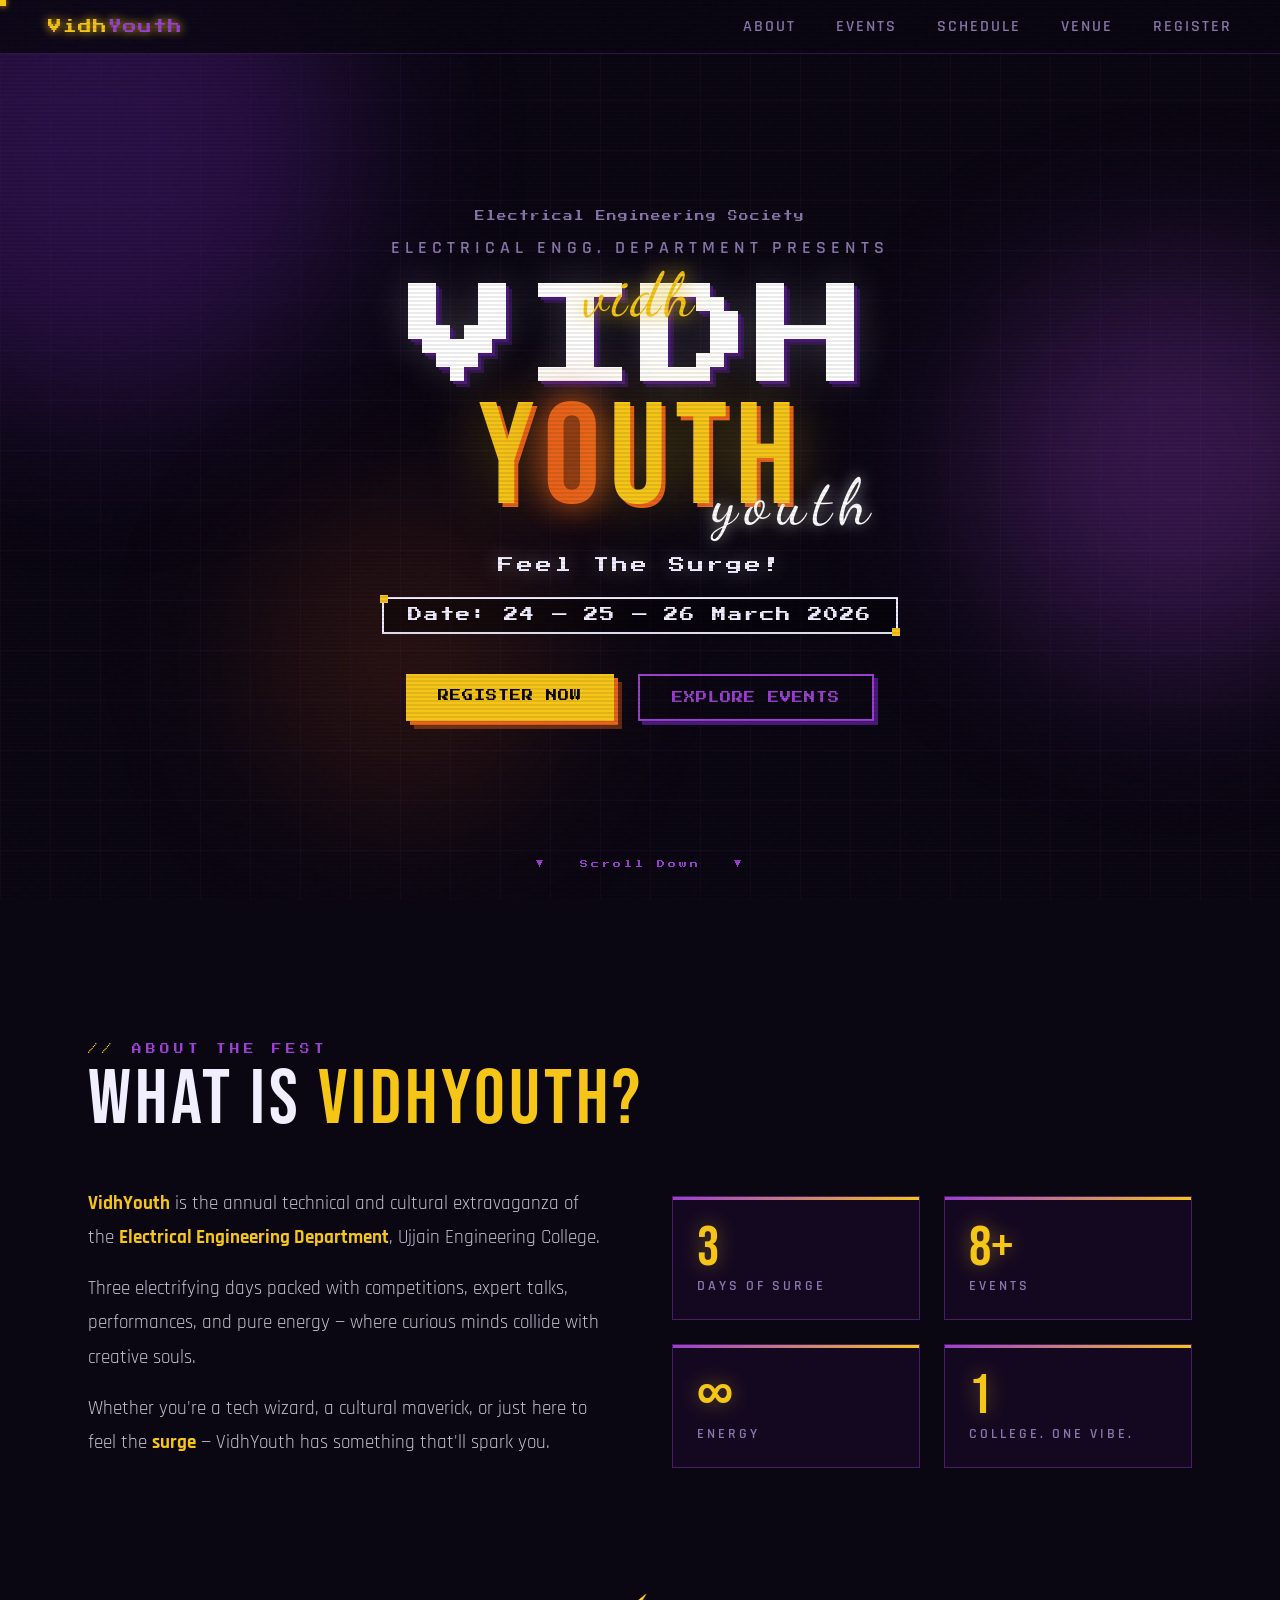
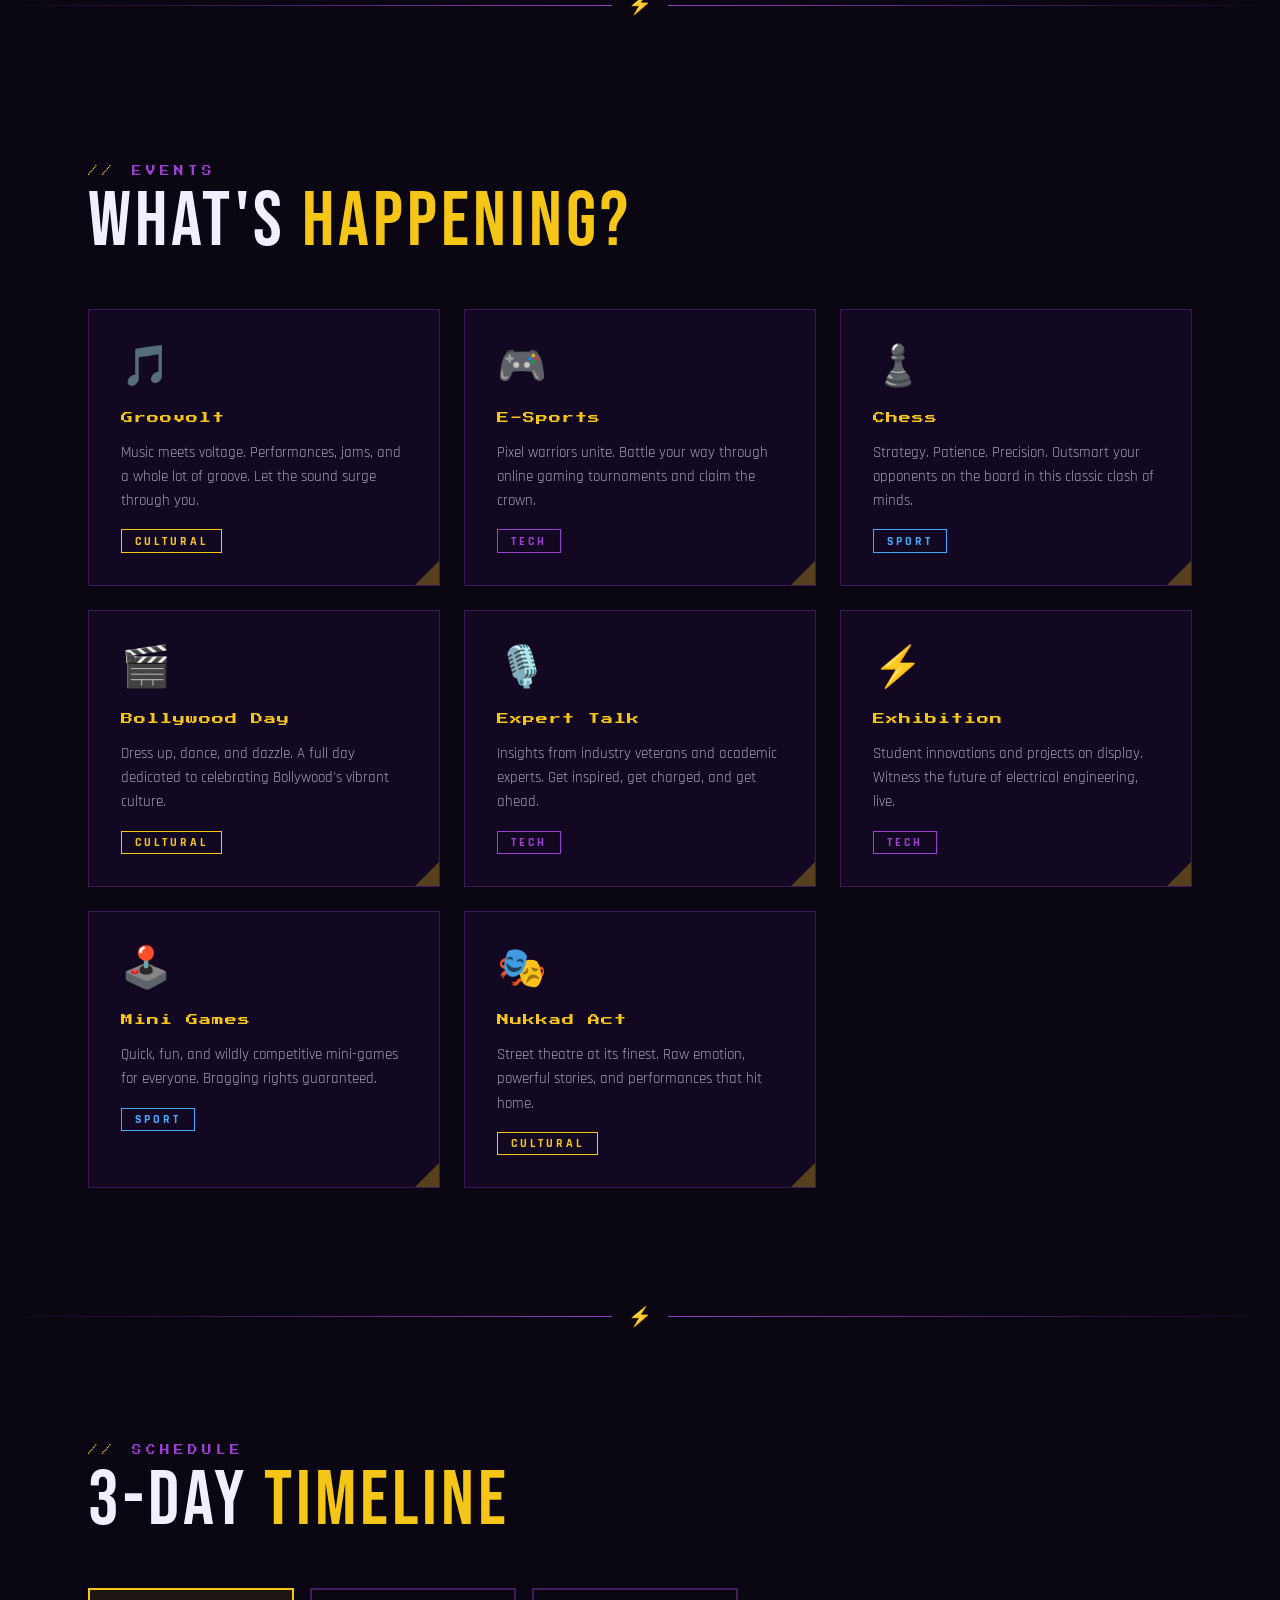
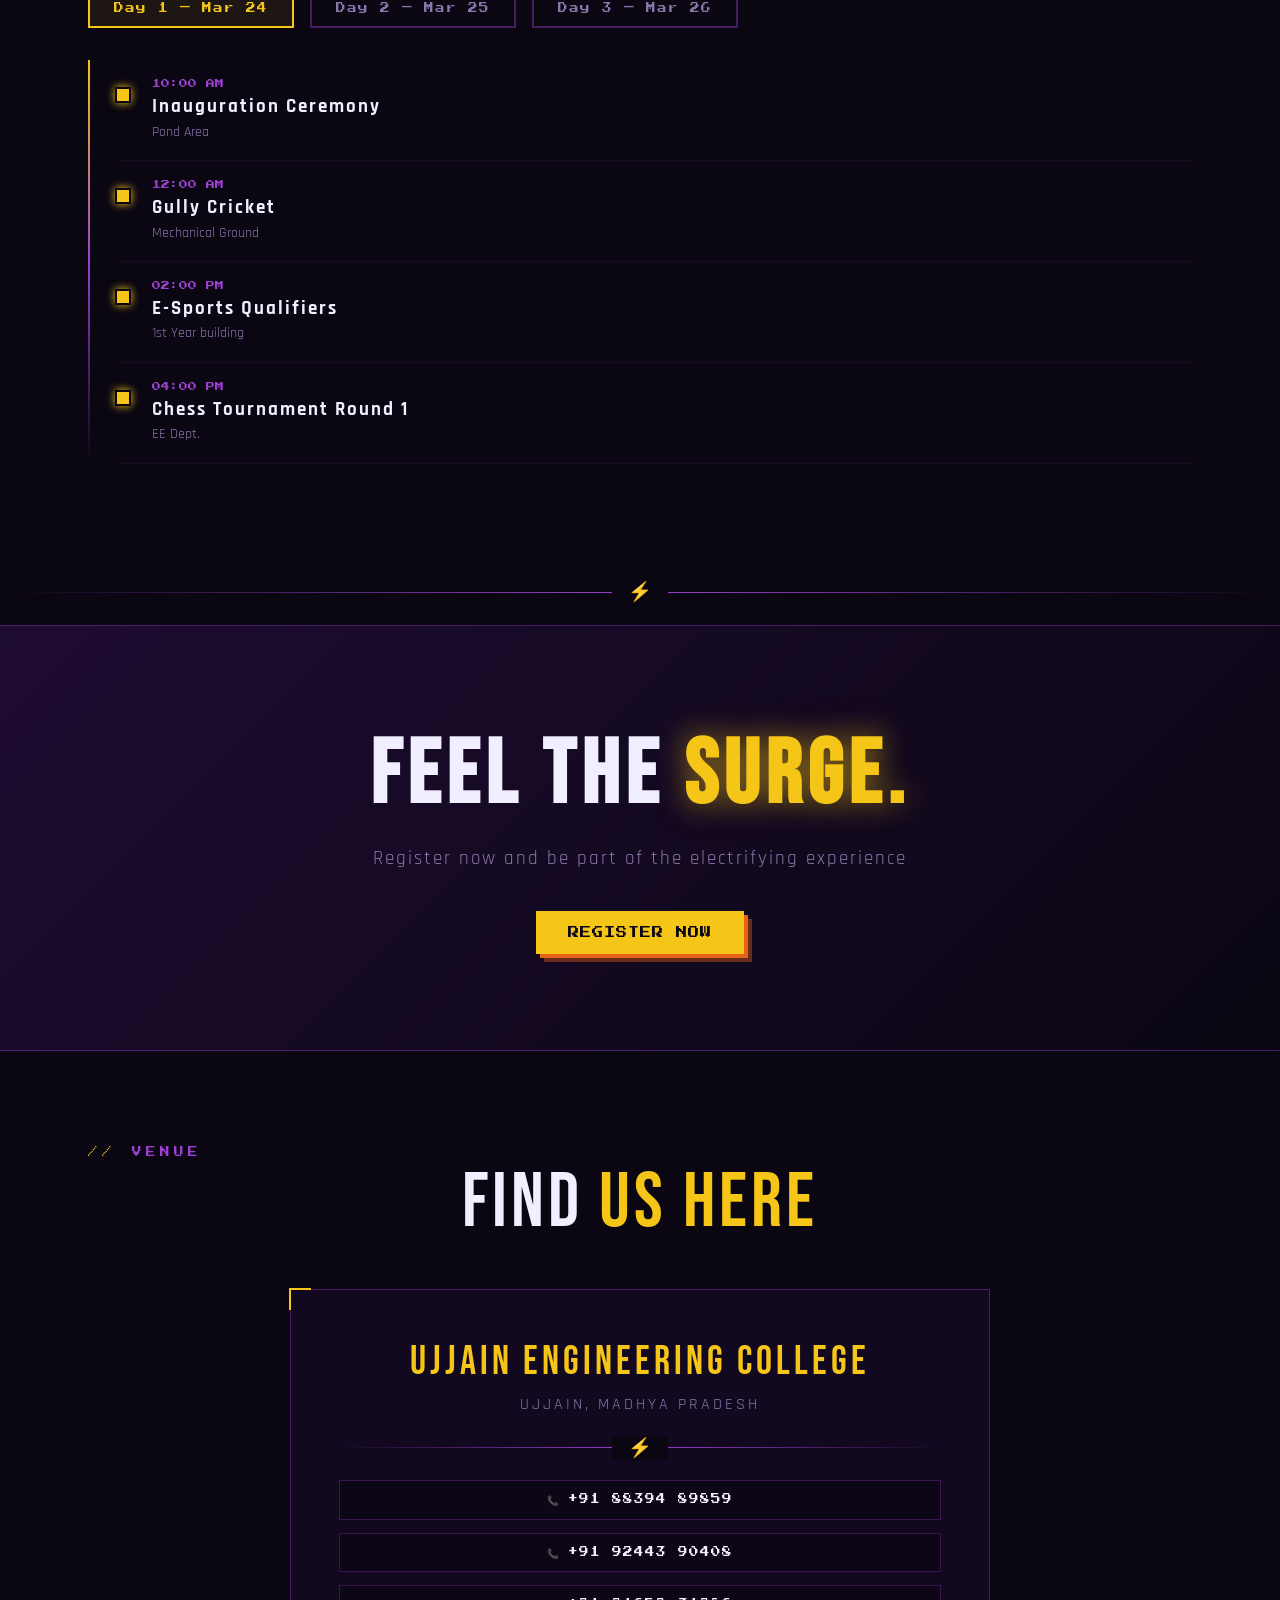
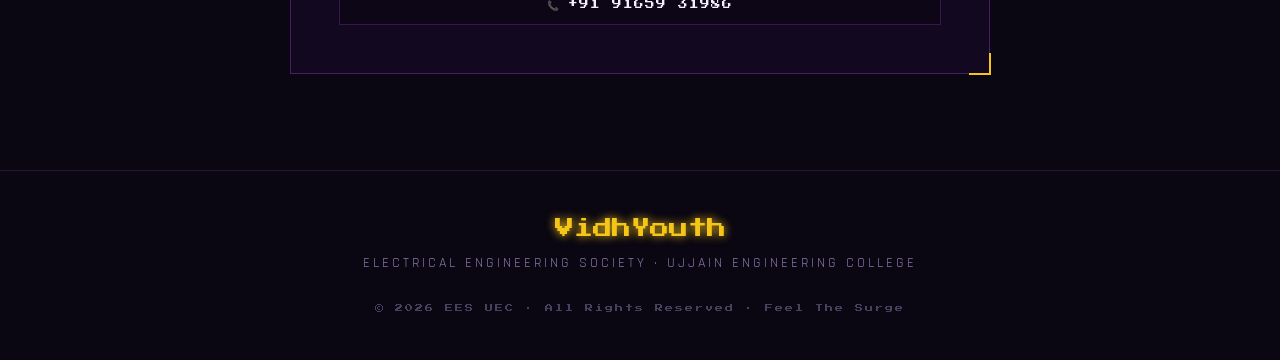
==== commit e62a2a11: "inital commit" ====
--- a/index.html
+++ b/index.html
@@ -14,7 +14,10 @@
 
 <!-- NAV -->
 <nav>
-  <div class="nav-logo">Vidh<span>Youth</span></div>
+  <a href="index.html"><div class="nav-logo">Vidh<span>Youth</span></div></a>
+  <button class="nav-toggle" aria-label="Toggle navigation" aria-expanded="false">
+    <span class="hamburger"></span>
+  </button>
   <ul>
     <li><a href="#about">About</a></li>
     <li><a href="#events">Events</a></li>
@@ -23,6 +26,7 @@
     <li><a href="#register">Register</a></li>
   </ul>
 </nav>
+<div class="nav-overlay" aria-hidden="true"></div>
 
 <!-- HERO -->
 <div id="hero">
@@ -68,7 +72,7 @@
   <div class="date-box">Date: 24 — 25 — 26 March 2026</div>
 
   <div class="cta-group">
-    <a href="#register" class="btn btn-primary">Register Now</a>
+    <a href="register.html" class="btn btn-primary">Register Now</a>
     <a href="#events" class="btn btn-secondary">Explore Events</a>
   </div>
 
@@ -197,34 +201,33 @@
 
     <div class="schedule-content active" id="day0">
       <div class="timeline">
-        <div class="tl-item reveal"><div class="tl-time">09:00 AM</div><div class="tl-name">Inauguration Ceremony</div><div class="tl-loc">Main Auditorium</div></div>
-        <div class="tl-item reveal"><div class="tl-time">10:30 AM</div><div class="tl-name">Expert Talk</div><div class="tl-loc">Seminar Hall</div></div>
-        <div class="tl-item reveal"><div class="tl-time">12:00 PM</div><div class="tl-name">Exhibition Launch</div><div class="tl-loc">Exhibition Ground</div></div>
-        <div class="tl-item reveal"><div class="tl-time">02:00 PM</div><div class="tl-name">E-Sports Qualifiers</div><div class="tl-loc">Computer Lab</div></div>
-        <div class="tl-item reveal"><div class="tl-time">04:00 PM</div><div class="tl-name">Chess Tournament Round 1</div><div class="tl-loc">EE Dept Hall</div></div>
-        <div class="tl-item reveal"><div class="tl-time">06:00 PM</div><div class="tl-name">Groovolt — Opening Night</div><div class="tl-loc">Open Air Stage</div></div>
+        <div class="tl-item reveal"><div class="tl-time">10:00 AM</div><div class="tl-name">Inauguration Ceremony</div><div class="tl-loc">Pond Area</div></div>
+        <div class="tl-item reveal"><div class="tl-time">12:00 AM</div><div class="tl-name">Gully Cricket</div><div class="tl-loc">Mechanical Ground</div></div>
+        <div class="tl-item reveal"><div class="tl-time">02:00 PM</div><div class="tl-name">E-Sports Qualifiers</div><div class="tl-loc">1st Year building</div></div>
+        <div class="tl-item reveal"><div class="tl-time">04:00 PM</div><div class="tl-name">Chess Tournament Round 1</div><div class="tl-loc">EE Dept.</div></div>
       </div>
     </div>
 
     <div class="schedule-content" id="day1">
       <div class="timeline">
-        <div class="tl-item reveal"><div class="tl-time">10:00 AM</div><div class="tl-name">Bollywood Day Begins</div><div class="tl-loc">Campus-wide</div></div>
-        <div class="tl-item reveal"><div class="tl-time">11:00 AM</div><div class="tl-name">Mini Games Marathon</div><div class="tl-loc">Sports Ground</div></div>
-        <div class="tl-item reveal"><div class="tl-time">01:00 PM</div><div class="tl-name">E-Sports Finals</div><div class="tl-loc">Computer Lab</div></div>
-        <div class="tl-item reveal"><div class="tl-time">03:00 PM</div><div class="tl-name">Chess Semi-Finals</div><div class="tl-loc">EE Dept Hall</div></div>
-        <div class="tl-item reveal"><div class="tl-time">05:00 PM</div><div class="tl-name">Nukkad Act Performances</div><div class="tl-loc">Central Square</div></div>
-        <div class="tl-item reveal"><div class="tl-time">07:00 PM</div><div class="tl-name">Bollywood Night</div><div class="tl-loc">Open Air Stage</div></div>
+        <div class="tl-item reveal"><div class="tl-time">10:30 AM</div><div class="tl-name">Treasure Hunt</div><div class="tl-loc">Campus-wide</div></div>
+        <div class="tl-item reveal"><div class="tl-time">01:00 PM</div><div class="tl-name">Expert Talk</div><div class="tl-loc">Auditorium</div></div>
+        <div class="tl-item reveal"><div class="tl-time">02:00 PM</div><div class="tl-name">Presentation</div><div class="tl-loc">Auditorium</div></div>
+        <div class="tl-item reveal"><div class="tl-time">02:00 PM</div><div class="tl-name">Quiz</div><div class="tl-loc">G-17</div></div>
+        <div class="tl-item reveal"><div class="tl-time">03:00 PM</div><div class="tl-name">Exhibition</div><div class="tl-loc">Mechanical Ground</div></div>
+        <div class="tl-item reveal"><div class="tl-time">03:30 PM</div><div class="tl-name">Esports</div><div class="tl-loc">New Building</div></div>
+        <div class="tl-item reveal"><div class="tl-time">04:00 PM</div><div class="tl-name">Chess</div><div class="tl-loc">EE Dept.</div></div>
       </div>
     </div>
 
     <div class="schedule-content" id="day2">
       <div class="timeline">
-        <div class="tl-item reveal"><div class="tl-time">10:00 AM</div><div class="tl-name">Chess Grand Finale</div><div class="tl-loc">EE Dept Hall</div></div>
-        <div class="tl-item reveal"><div class="tl-time">11:00 AM</div><div class="tl-name">Exhibition Finale & Judging</div><div class="tl-loc">Exhibition Ground</div></div>
-        <div class="tl-item reveal"><div class="tl-time">01:00 PM</div><div class="tl-name">Mini Games Finals</div><div class="tl-loc">Sports Ground</div></div>
-        <div class="tl-item reveal"><div class="tl-time">03:30 PM</div><div class="tl-name">Prize Distribution</div><div class="tl-loc">Main Auditorium</div></div>
-        <div class="tl-item reveal"><div class="tl-time">05:00 PM</div><div class="tl-name">Groovolt — Closing Night</div><div class="tl-loc">Open Air Stage</div></div>
-        <div class="tl-item reveal"><div class="tl-time">07:30 PM</div><div class="tl-name">Valedictory Ceremony</div><div class="tl-loc">Main Auditorium</div></div>
+        <div class="tl-item reveal"><div class="tl-time">10:00 AM</div><div class="tl-name">Bollywood Ramp</div><div class="tl-loc">Mechanical Ground</div></div>
+        <div class="tl-item reveal"><div class="tl-time">11:00 AM</div><div class="tl-name">Drama</div><div class="tl-loc">Mechanical Ground</div></div>
+        <div class="tl-item reveal"><div class="tl-time">01:00 PM</div><div class="tl-name">Open Mic</div><div class="tl-loc">Mechanical Ground</div></div>
+        <div class="tl-item reveal"><div class="tl-time">03:30 PM</div><div class="tl-name">Dumb Charades</div><div class="tl-loc">Mechanical Ground</div></div>
+        <div class="tl-item reveal"><div class="tl-time">05:00 PM</div><div class="tl-name">Dance Competition</div><div class="tl-loc">Mechanical Ground</div></div>
+        <div class="tl-item reveal"><div class="tl-time">07:30 PM</div><div class="tl-name">Groovolt — Closing Night</div><div class="tl-loc">Mechanical Ground</div></div>
       </div>
     </div>
   </section>
@@ -236,7 +239,7 @@
   <h2>Feel The <span>Surge.</span></h2>
   <p>Register now and be part of the electrifying experience</p>
   <div class="cta-group" style="justify-content:center;opacity:1;animation:none;">
-    <a href="mailto:ees@uec.ac.in" class="btn btn-primary">Register Now</a>
+    <a href="register.html" class="btn btn-primary">Register Now</a>
   </div>
 </div>
 
@@ -310,6 +313,22 @@
   }
 
   setInterval(spawnBolt, 2000);
+
+  // Mobile nav toggle
+  const nav = document.querySelector('nav');
+  const navToggle = document.querySelector('.nav-toggle');
+  const navOverlay = document.querySelector('.nav-overlay');
+
+  function setNavOpen(isOpen) {
+    nav.classList.toggle('open', isOpen);
+    navToggle?.setAttribute('aria-expanded', String(Boolean(isOpen)));
+  }
+
+  navToggle?.addEventListener('click', () => setNavOpen(!nav.classList.contains('open')));
+  navOverlay?.addEventListener('click', () => setNavOpen(false));
+  document.querySelectorAll('nav ul a').forEach(link => {
+    link.addEventListener('click', () => setNavOpen(false));
+  });
 </script>
 </body>
 </html>
--- a/style.css
+++ b/style.css
@@ -89,6 +89,10 @@
     gap: 2.5rem;
 }
 
+nav a {
+    text-decoration: none;
+}
+
 nav ul a {
     color: var(--gray);
     text-decoration: none;
@@ -121,6 +125,11 @@
 
 nav ul a:hover::after {
     transform: scaleX(1);
+}
+
+/* Mobile hamburger toggle */
+.nav-toggle {
+    display: none;
 }
 
 /* ===== HERO ===== */
@@ -1063,12 +1072,101 @@
         padding: 1rem 1.5rem;
     }
 
+    .nav-toggle {
+        display: flex;
+        align-items: center;
+        justify-content: center;
+        width: 42px;
+        height: 42px;
+        background: rgba(255, 255, 255, 0.08);
+        border: 1px solid rgba(155, 64, 208, 0.4);
+        border-radius: 12px;
+        cursor: pointer;
+        transition: background 0.2s;
+        z-index: 110;
+    }
+
+    .nav-toggle:hover {
+        background: rgba(255, 255, 255, 0.14);
+    }
+
+    .nav-toggle .hamburger {
+        width: 22px;
+        height: 2px;
+        background: var(--yellow);
+        position: relative;
+        transition: background 0.3s;
+    }
+
+    .nav-toggle .hamburger::before,
+    .nav-toggle .hamburger::after {
+        content: '';
+        position: absolute;
+        left: 0;
+        width: 100%;
+        height: 2px;
+        background: var(--yellow);
+        transition: transform 0.3s;
+    }
+
+    .nav-toggle .hamburger::before {
+        top: -7px;
+    }
+
+    .nav-toggle .hamburger::after {
+        top: 7px;
+    }
+
     nav ul {
-        gap: 1.2rem;
+        position: fixed;
+        top: 0;
+        right: -100%;
+        width: 250px;
+        height: 100vh;
+        padding-top: 6.5rem;
+        padding-left: 2rem;
+        padding-right: 1.5rem;
+        flex-direction: column;
+        gap: 1.5rem;
+        background: rgba(10, 6, 18, 0.95);
+        border-left: 1px solid rgba(155, 64, 208, 0.3);
+        transition: right 0.25s ease;
+        z-index: 105;
+        overflow-y: auto;
+    }
+
+    nav.open ul {
+        right: 0;
+    }
+
+    nav.open .hamburger {
+        background: transparent;
+    }
+
+    nav.open .hamburger::before {
+        transform: translateY(7px) rotate(45deg);
+    }
+
+    nav.open .hamburger::after {
+        transform: translateY(-7px) rotate(-45deg);
+    }
+
+    .nav-overlay {
+        display: none;
+        position: fixed;
+        inset: 0;
+        background: rgba(0, 0, 0, 0.55);
+        z-index: 100;
+        backdrop-filter: blur(2px);
+    }
+
+    nav.open + .nav-overlay {
+        display: block;
     }
 
     nav ul a {
-        font-size: 0.8rem;
+        font-size: 0.9rem;
+        padding: 0.8rem 0;
     }
 
     section {
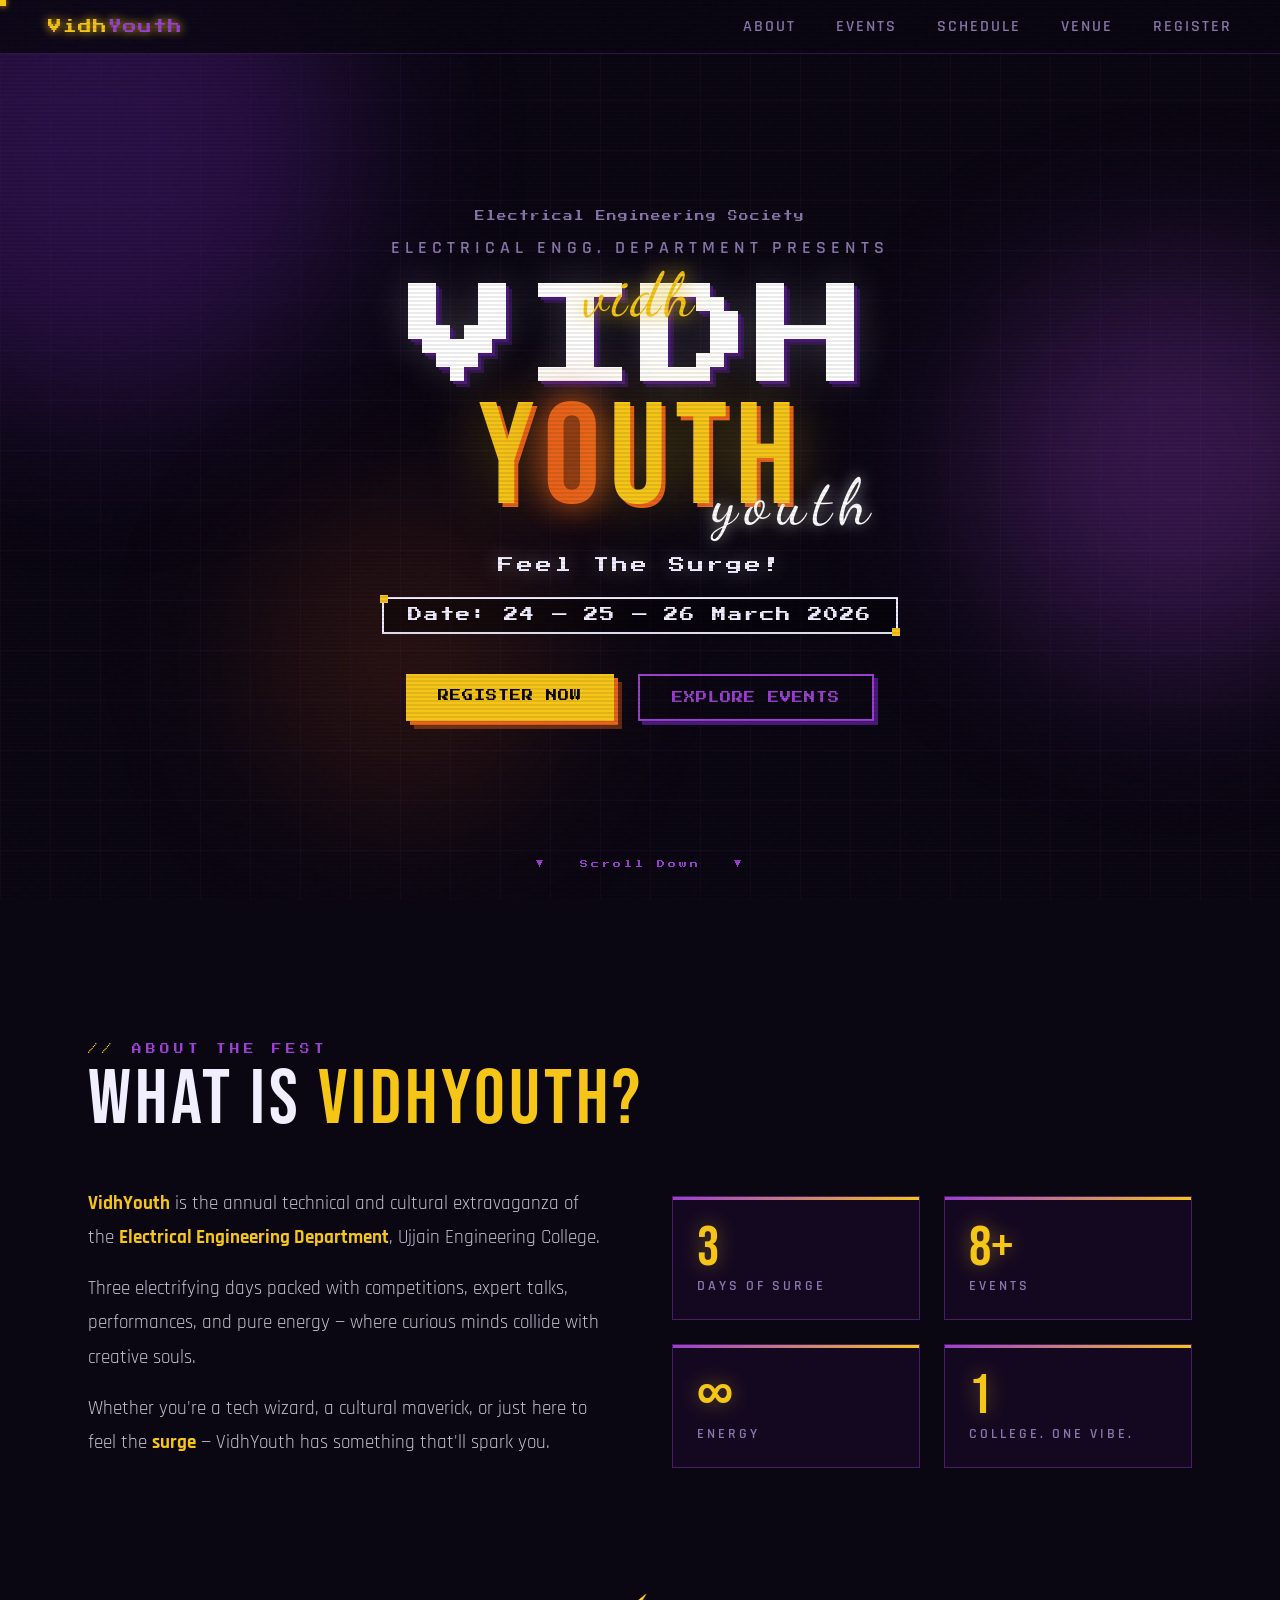
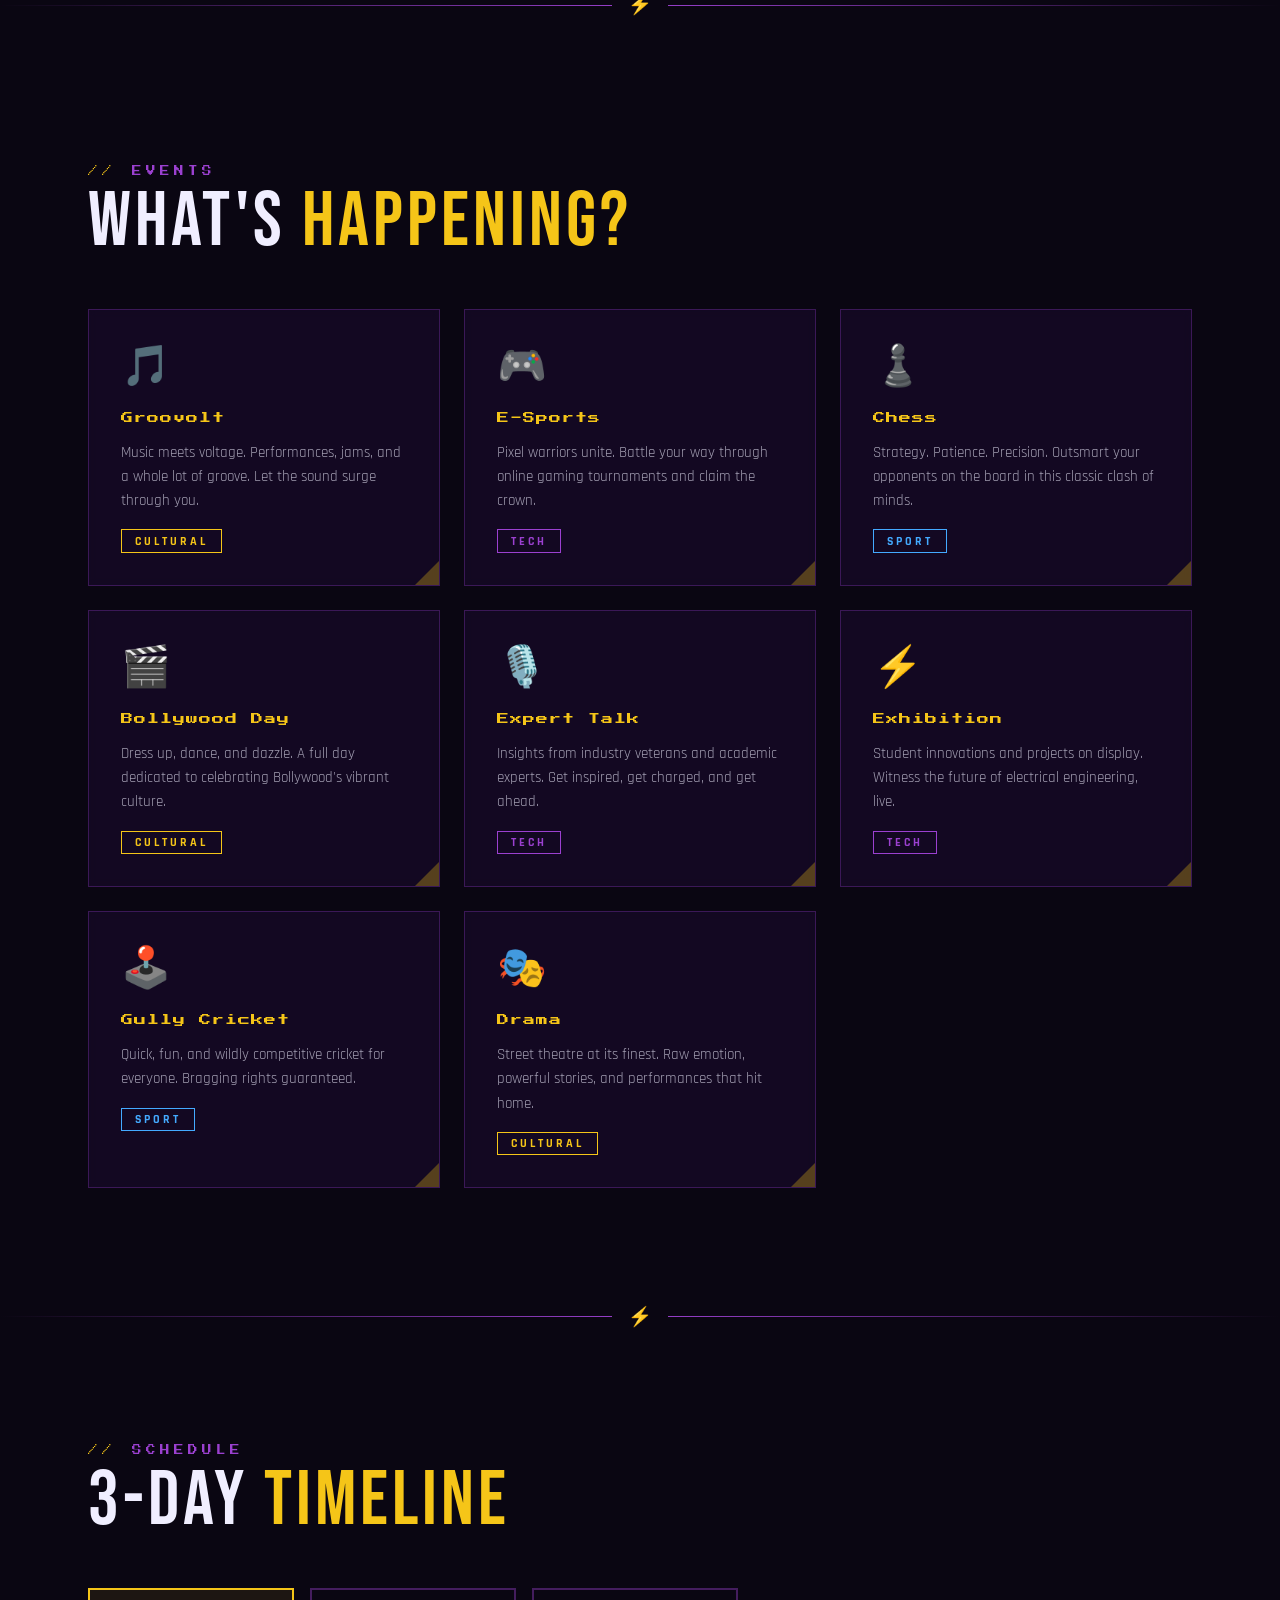
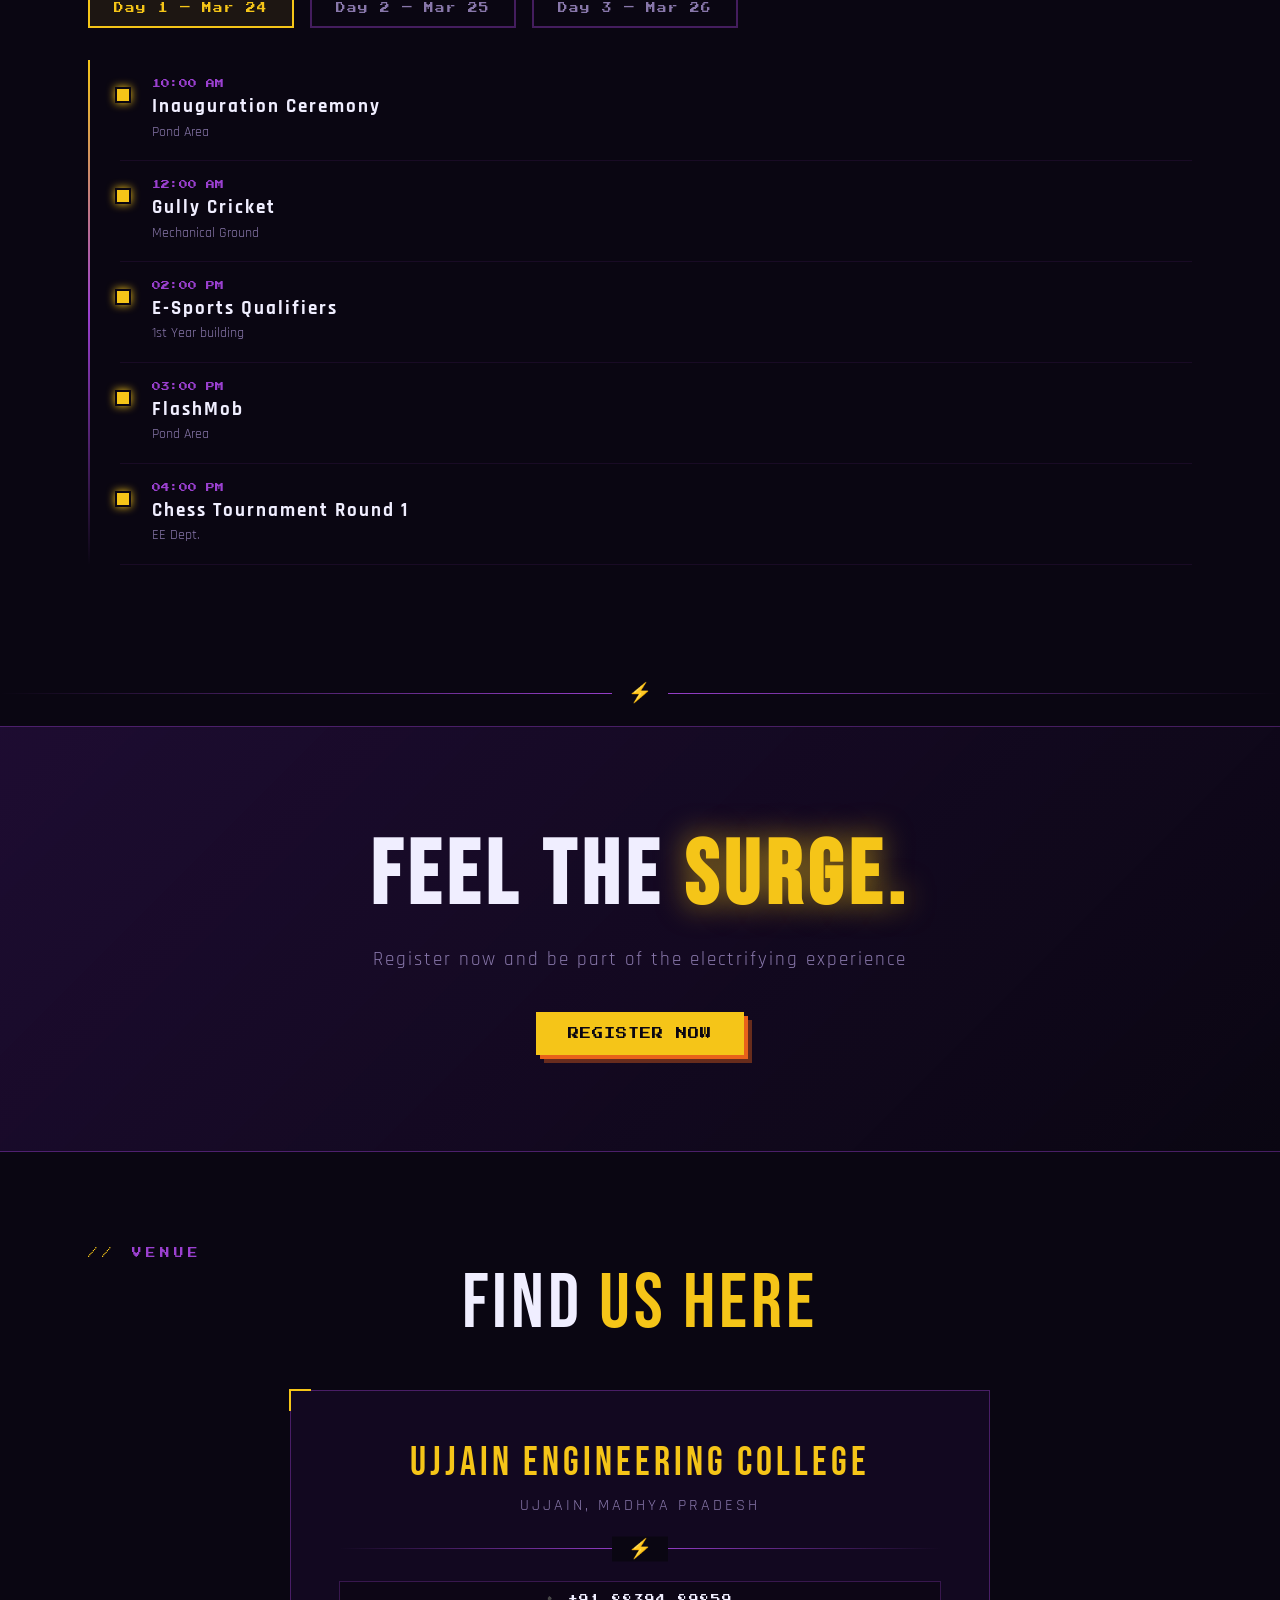
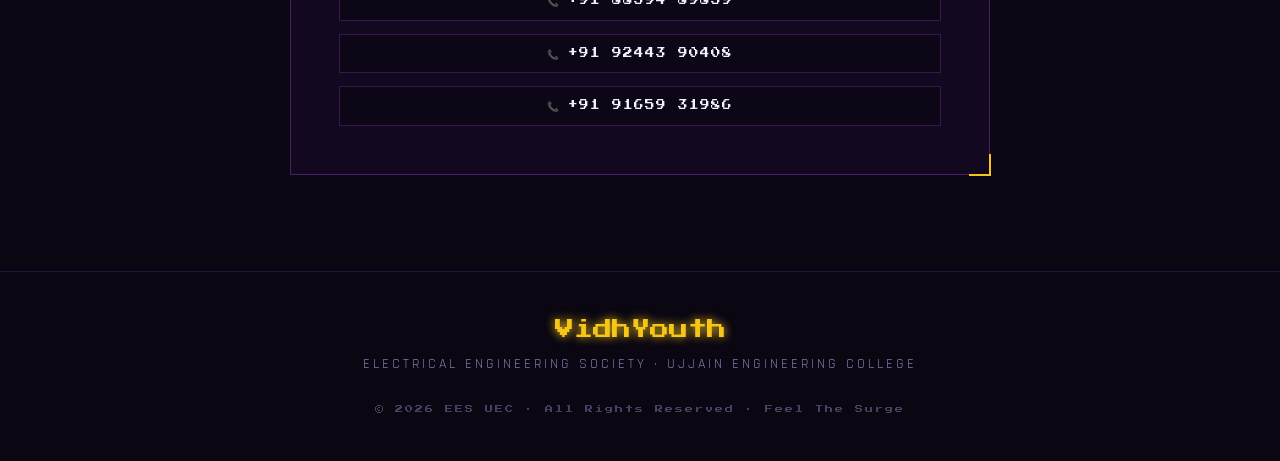
==== commit 6d2e92a0: "alpha" ====
--- a/index.html
+++ b/index.html
@@ -170,14 +170,14 @@
 
       <div class="event-card reveal">
         <span class="event-icon">🕹️</span>
-        <div class="event-name">Mini Games</div>
-        <div class="event-desc">Quick, fun, and wildly competitive mini-games for everyone. Bragging rights guaranteed.</div>
+        <div class="event-name">Gully Cricket</div>
+        <div class="event-desc">Quick, fun, and wildly competitive cricket for everyone. Bragging rights guaranteed.</div>
         <span class="event-tag tag-sport">Sport</span>
       </div>
 
       <div class="event-card reveal">
         <span class="event-icon">🎭</span>
-        <div class="event-name">Nukkad Act</div>
+        <div class="event-name">Drama</div>
         <div class="event-desc">Street theatre at its finest. Raw emotion, powerful stories, and performances that hit home.</div>
         <span class="event-tag tag-culture">Cultural</span>
       </div>
@@ -204,6 +204,7 @@
         <div class="tl-item reveal"><div class="tl-time">10:00 AM</div><div class="tl-name">Inauguration Ceremony</div><div class="tl-loc">Pond Area</div></div>
         <div class="tl-item reveal"><div class="tl-time">12:00 AM</div><div class="tl-name">Gully Cricket</div><div class="tl-loc">Mechanical Ground</div></div>
         <div class="tl-item reveal"><div class="tl-time">02:00 PM</div><div class="tl-name">E-Sports Qualifiers</div><div class="tl-loc">1st Year building</div></div>
+        <div class="tl-item reveal"><div class="tl-time">03:00 PM</div><div class="tl-name">FlashMob</div><div class="tl-loc">Pond Area</div></div>
         <div class="tl-item reveal"><div class="tl-time">04:00 PM</div><div class="tl-name">Chess Tournament Round 1</div><div class="tl-loc">EE Dept.</div></div>
       </div>
     </div>
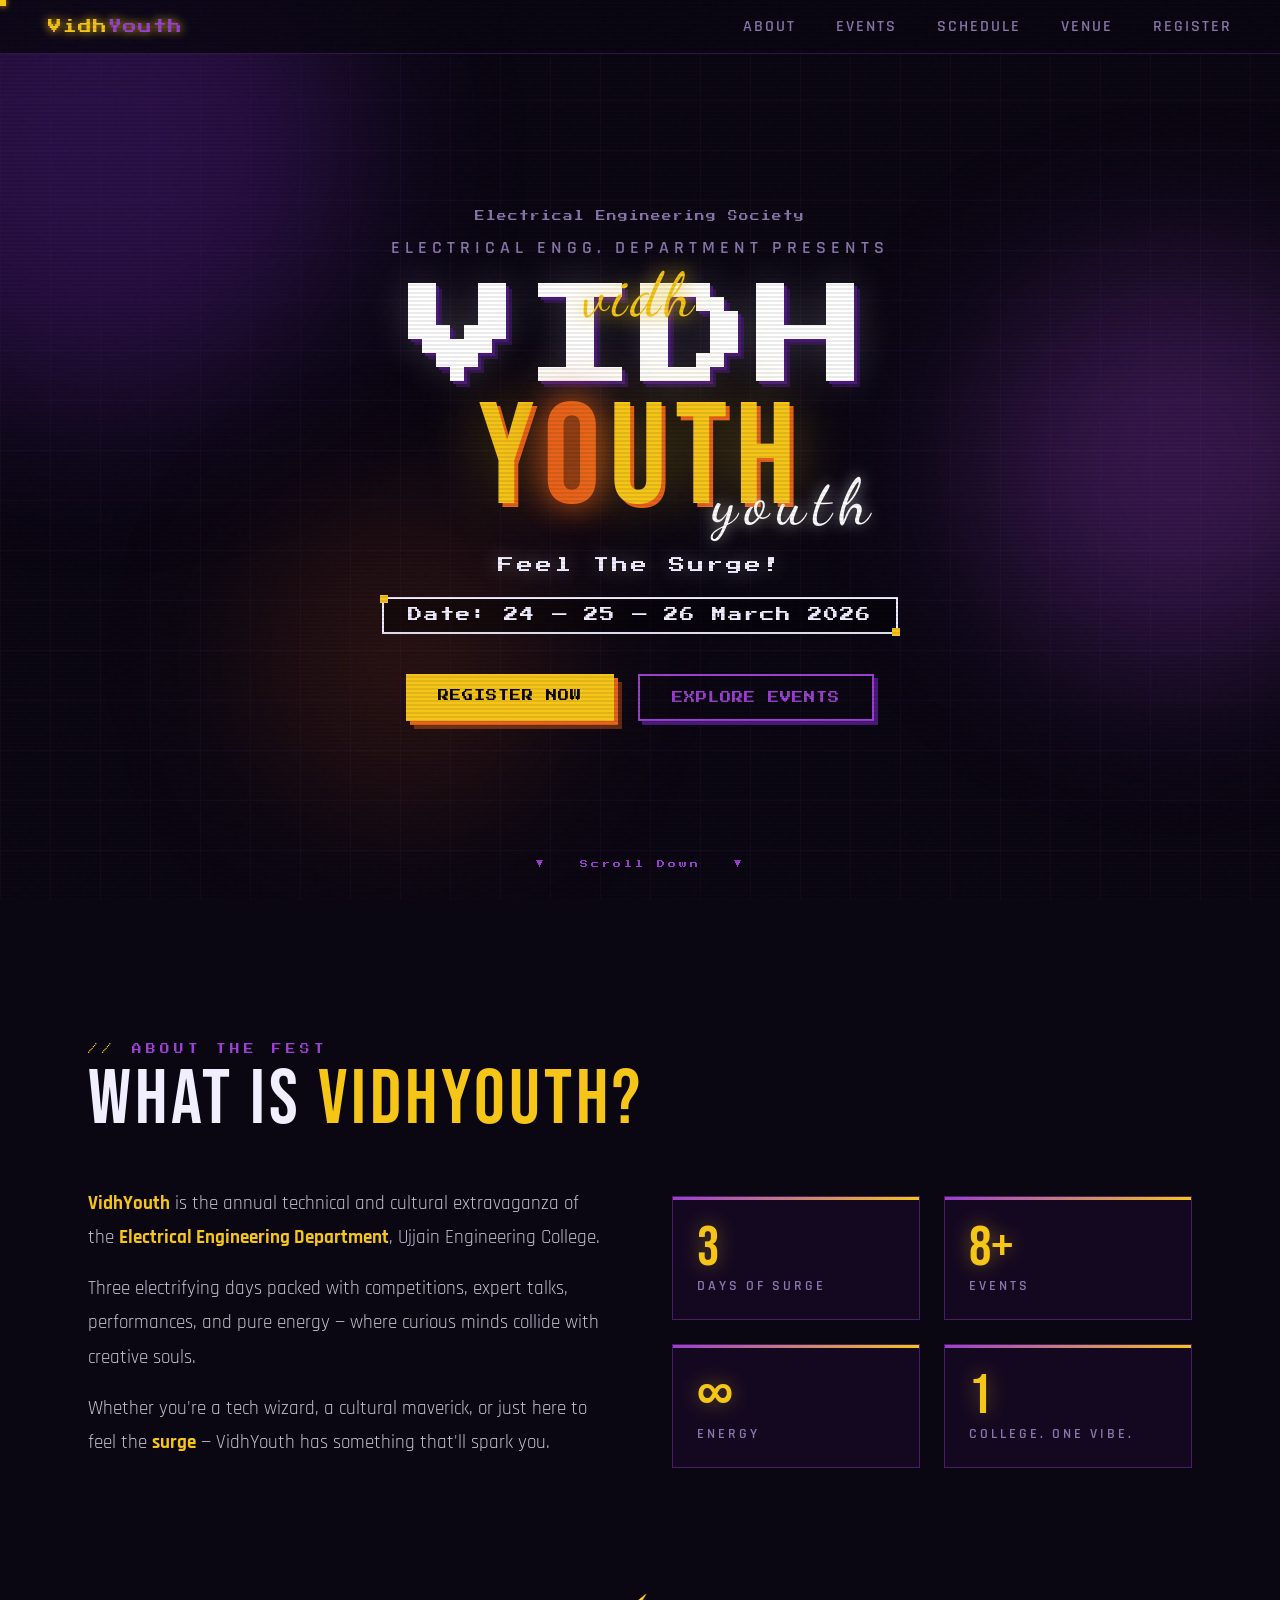
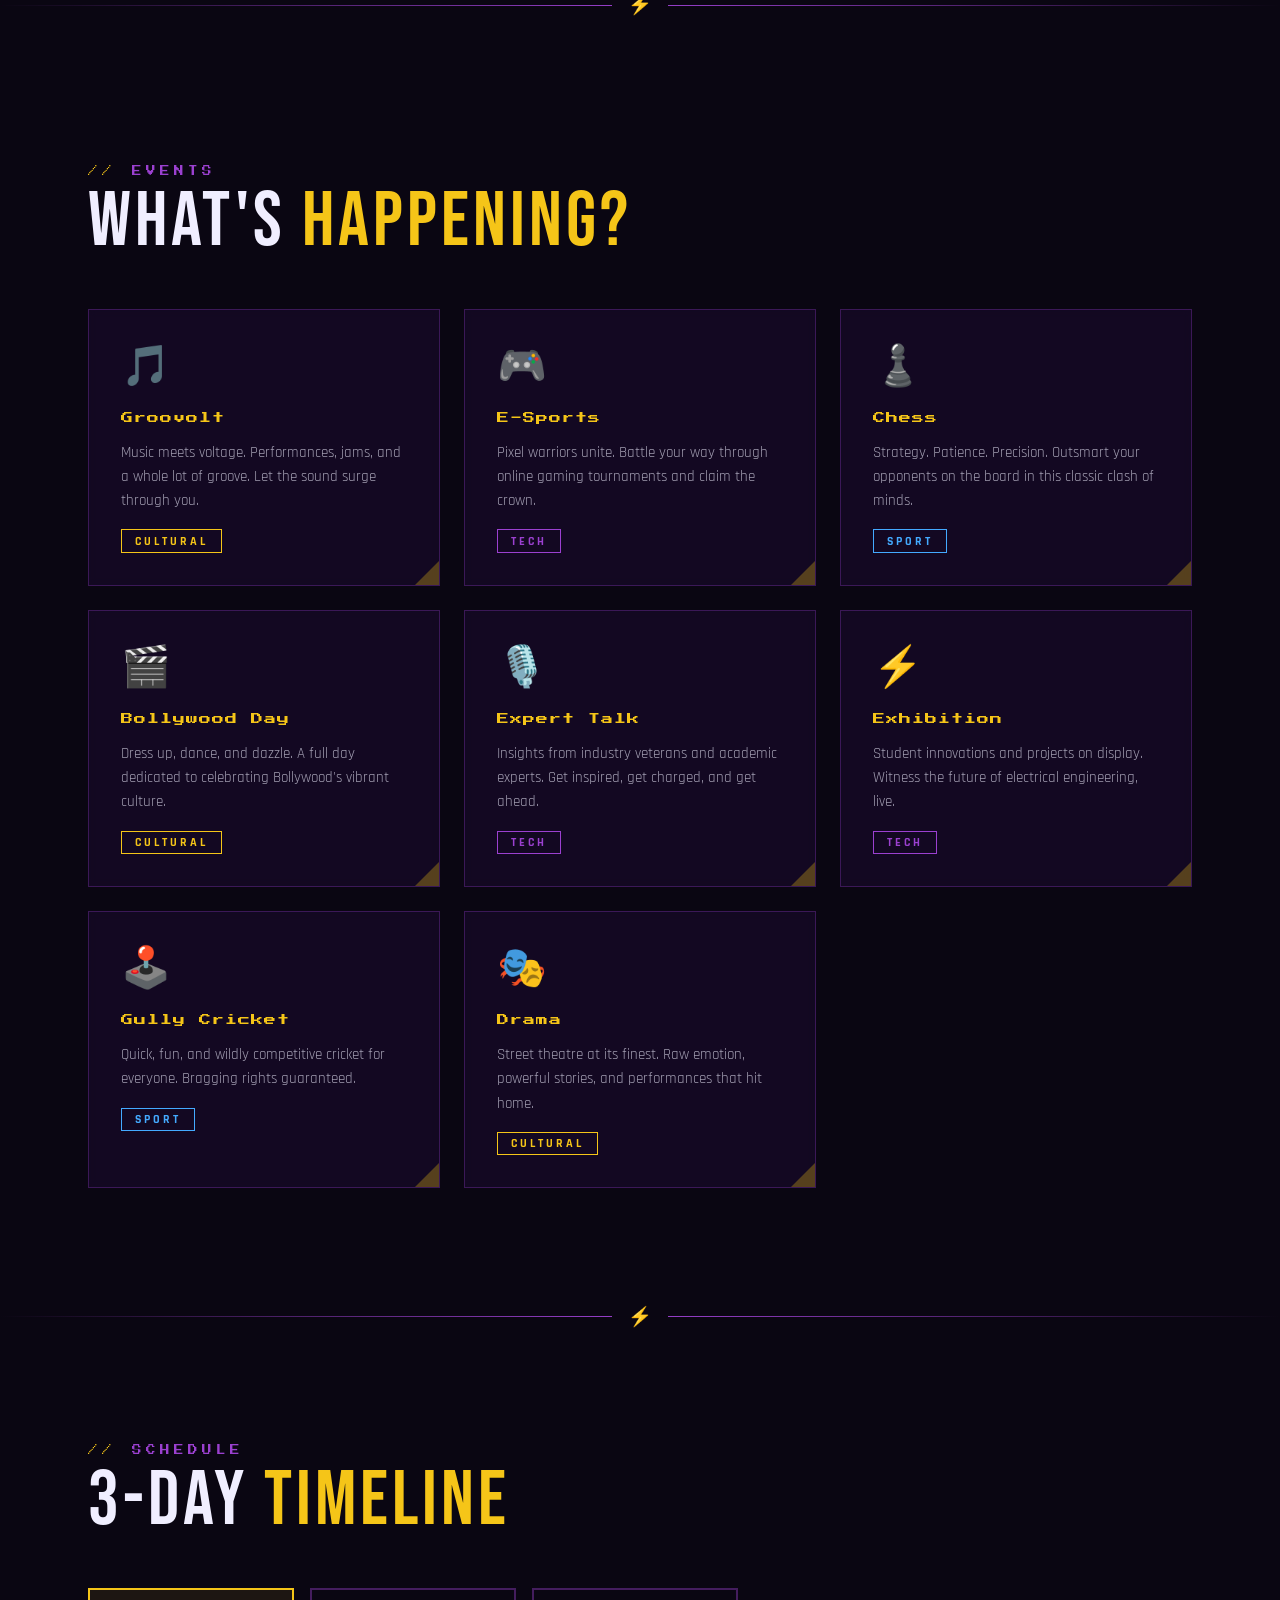
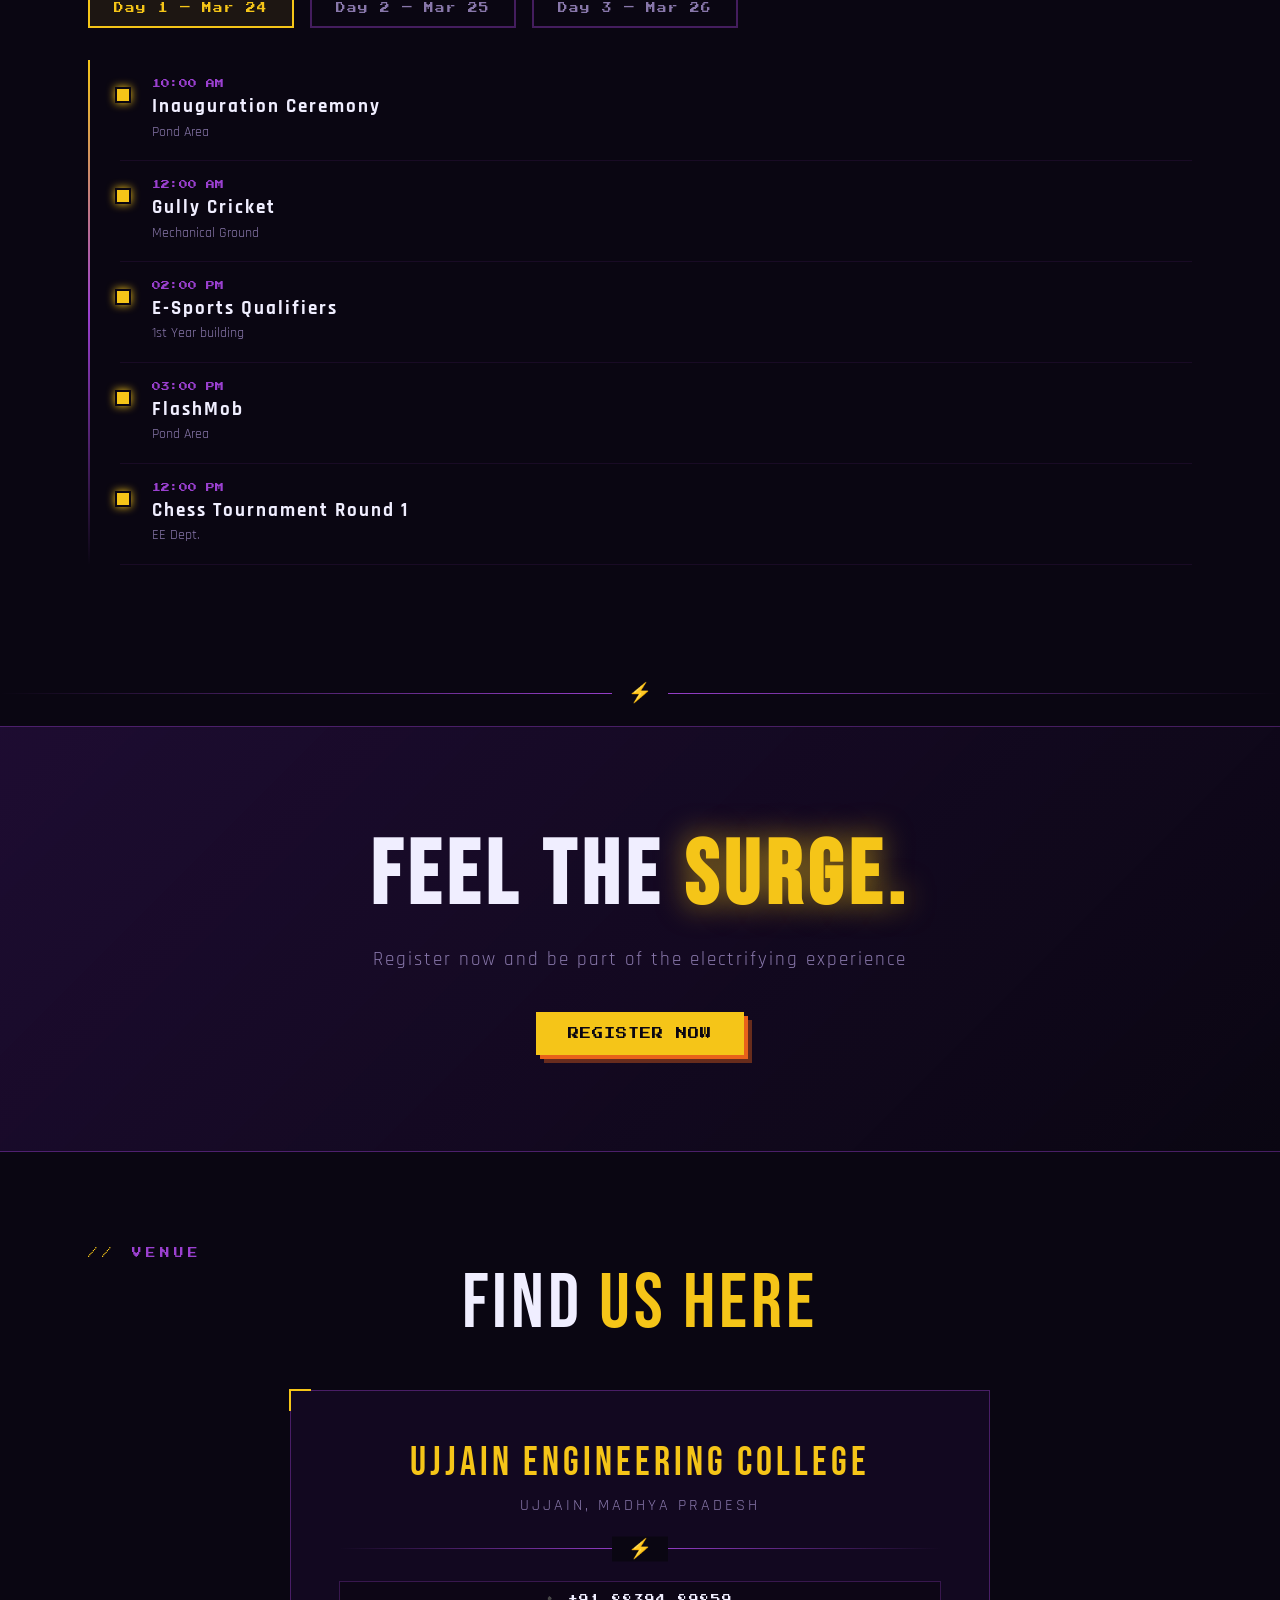
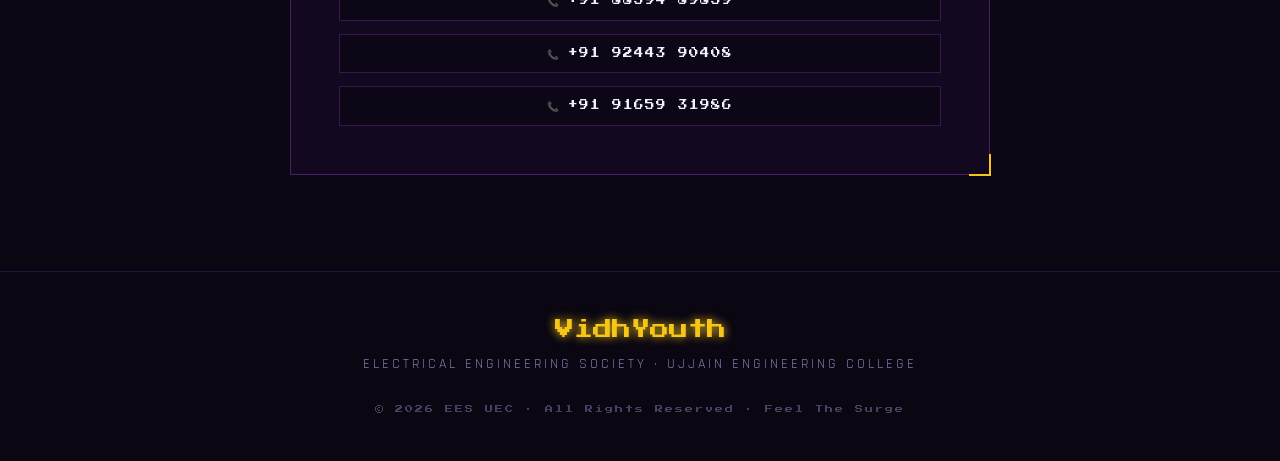
==== commit ed0099f8: "beta" ====
--- a/index.html
+++ b/index.html
@@ -205,7 +205,7 @@
         <div class="tl-item reveal"><div class="tl-time">12:00 AM</div><div class="tl-name">Gully Cricket</div><div class="tl-loc">Mechanical Ground</div></div>
         <div class="tl-item reveal"><div class="tl-time">02:00 PM</div><div class="tl-name">E-Sports Qualifiers</div><div class="tl-loc">1st Year building</div></div>
         <div class="tl-item reveal"><div class="tl-time">03:00 PM</div><div class="tl-name">FlashMob</div><div class="tl-loc">Pond Area</div></div>
-        <div class="tl-item reveal"><div class="tl-time">04:00 PM</div><div class="tl-name">Chess Tournament Round 1</div><div class="tl-loc">EE Dept.</div></div>
+        <div class="tl-item reveal"><div class="tl-time">12:00 PM</div><div class="tl-name">Chess Tournament Round 1</div><div class="tl-loc">EE Dept.</div></div>
       </div>
     </div>
 
@@ -214,7 +214,7 @@
         <div class="tl-item reveal"><div class="tl-time">10:30 AM</div><div class="tl-name">Treasure Hunt</div><div class="tl-loc">Campus-wide</div></div>
         <div class="tl-item reveal"><div class="tl-time">01:00 PM</div><div class="tl-name">Expert Talk</div><div class="tl-loc">Auditorium</div></div>
         <div class="tl-item reveal"><div class="tl-time">02:00 PM</div><div class="tl-name">Presentation</div><div class="tl-loc">Auditorium</div></div>
-        <div class="tl-item reveal"><div class="tl-time">02:00 PM</div><div class="tl-name">Quiz</div><div class="tl-loc">G-17</div></div>
+        <div class="tl-item reveal"><div class="tl-time">02:00 PM</div><div class="tl-name">Quiz</div><div class="tl-loc">Mechanical Ground</div></div>
         <div class="tl-item reveal"><div class="tl-time">03:00 PM</div><div class="tl-name">Exhibition</div><div class="tl-loc">Mechanical Ground</div></div>
         <div class="tl-item reveal"><div class="tl-time">03:30 PM</div><div class="tl-name">Esports</div><div class="tl-loc">New Building</div></div>
         <div class="tl-item reveal"><div class="tl-time">04:00 PM</div><div class="tl-name">Chess</div><div class="tl-loc">EE Dept.</div></div>
